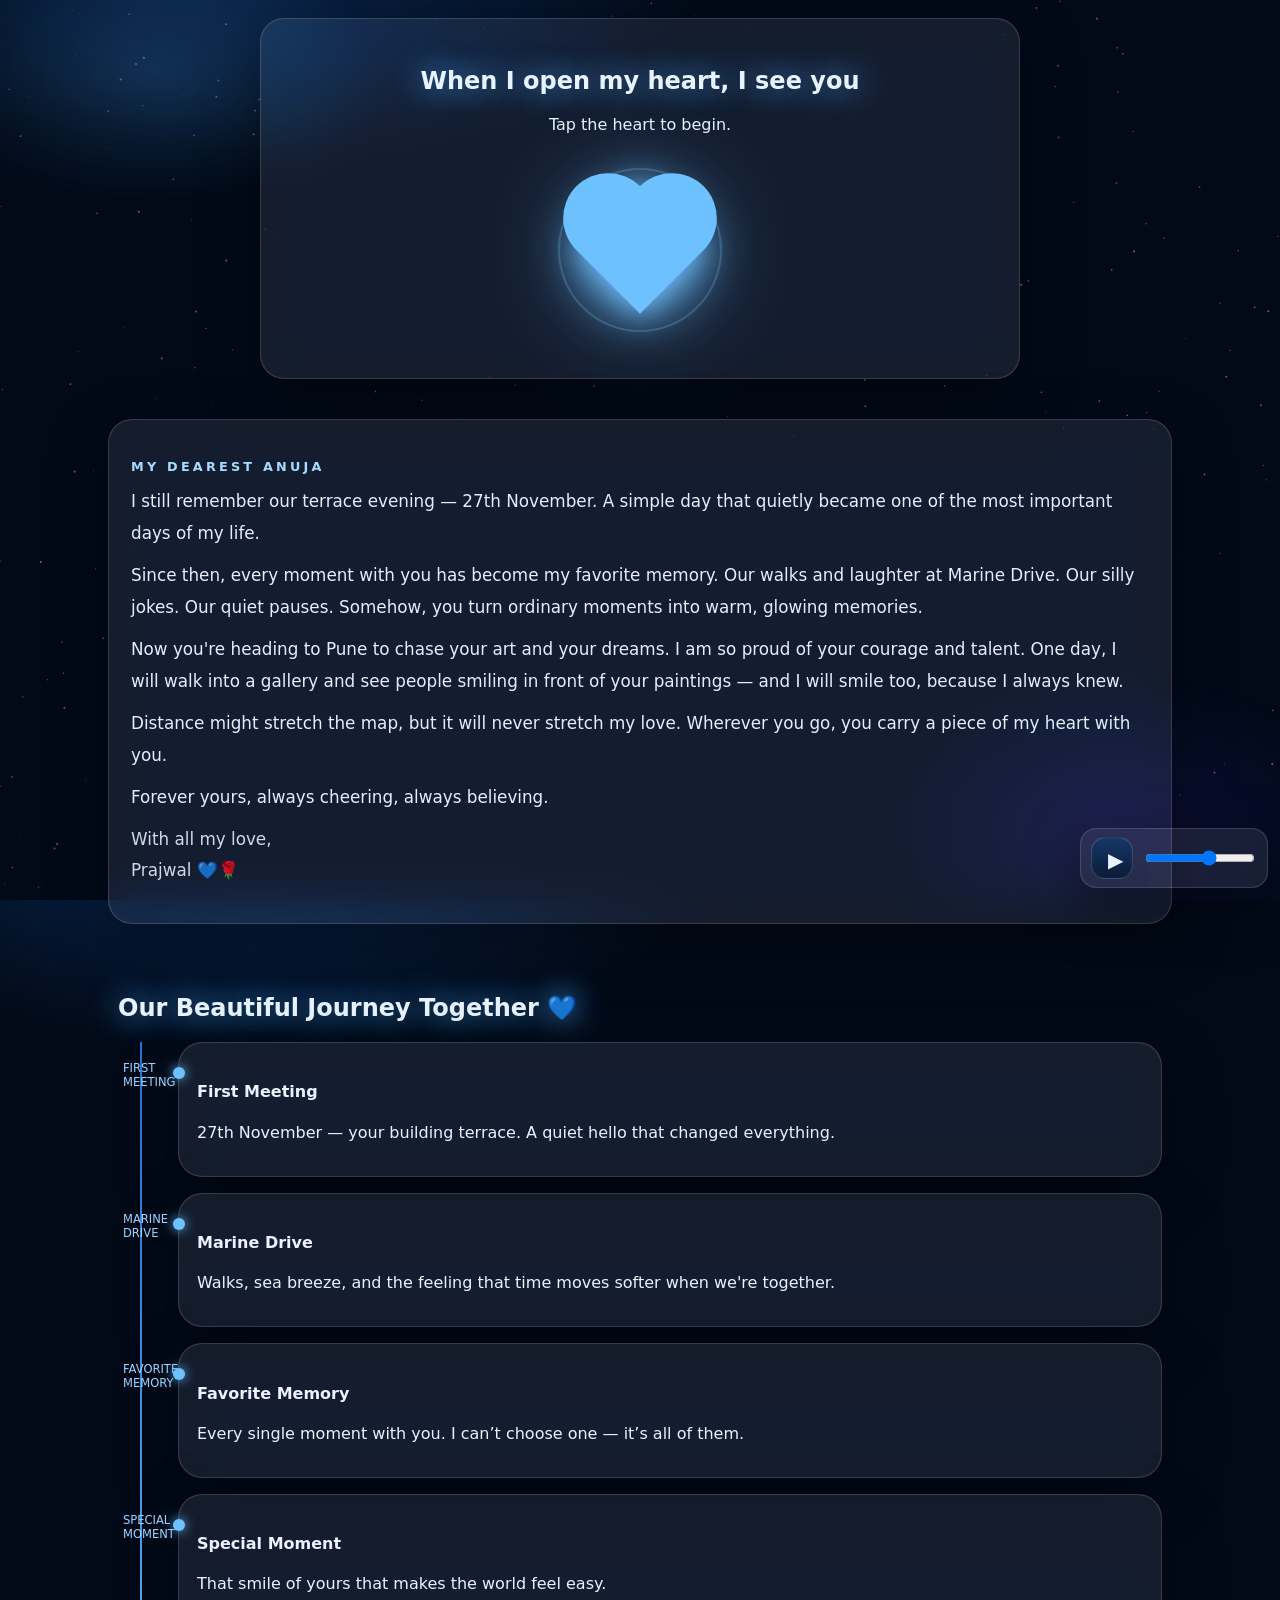
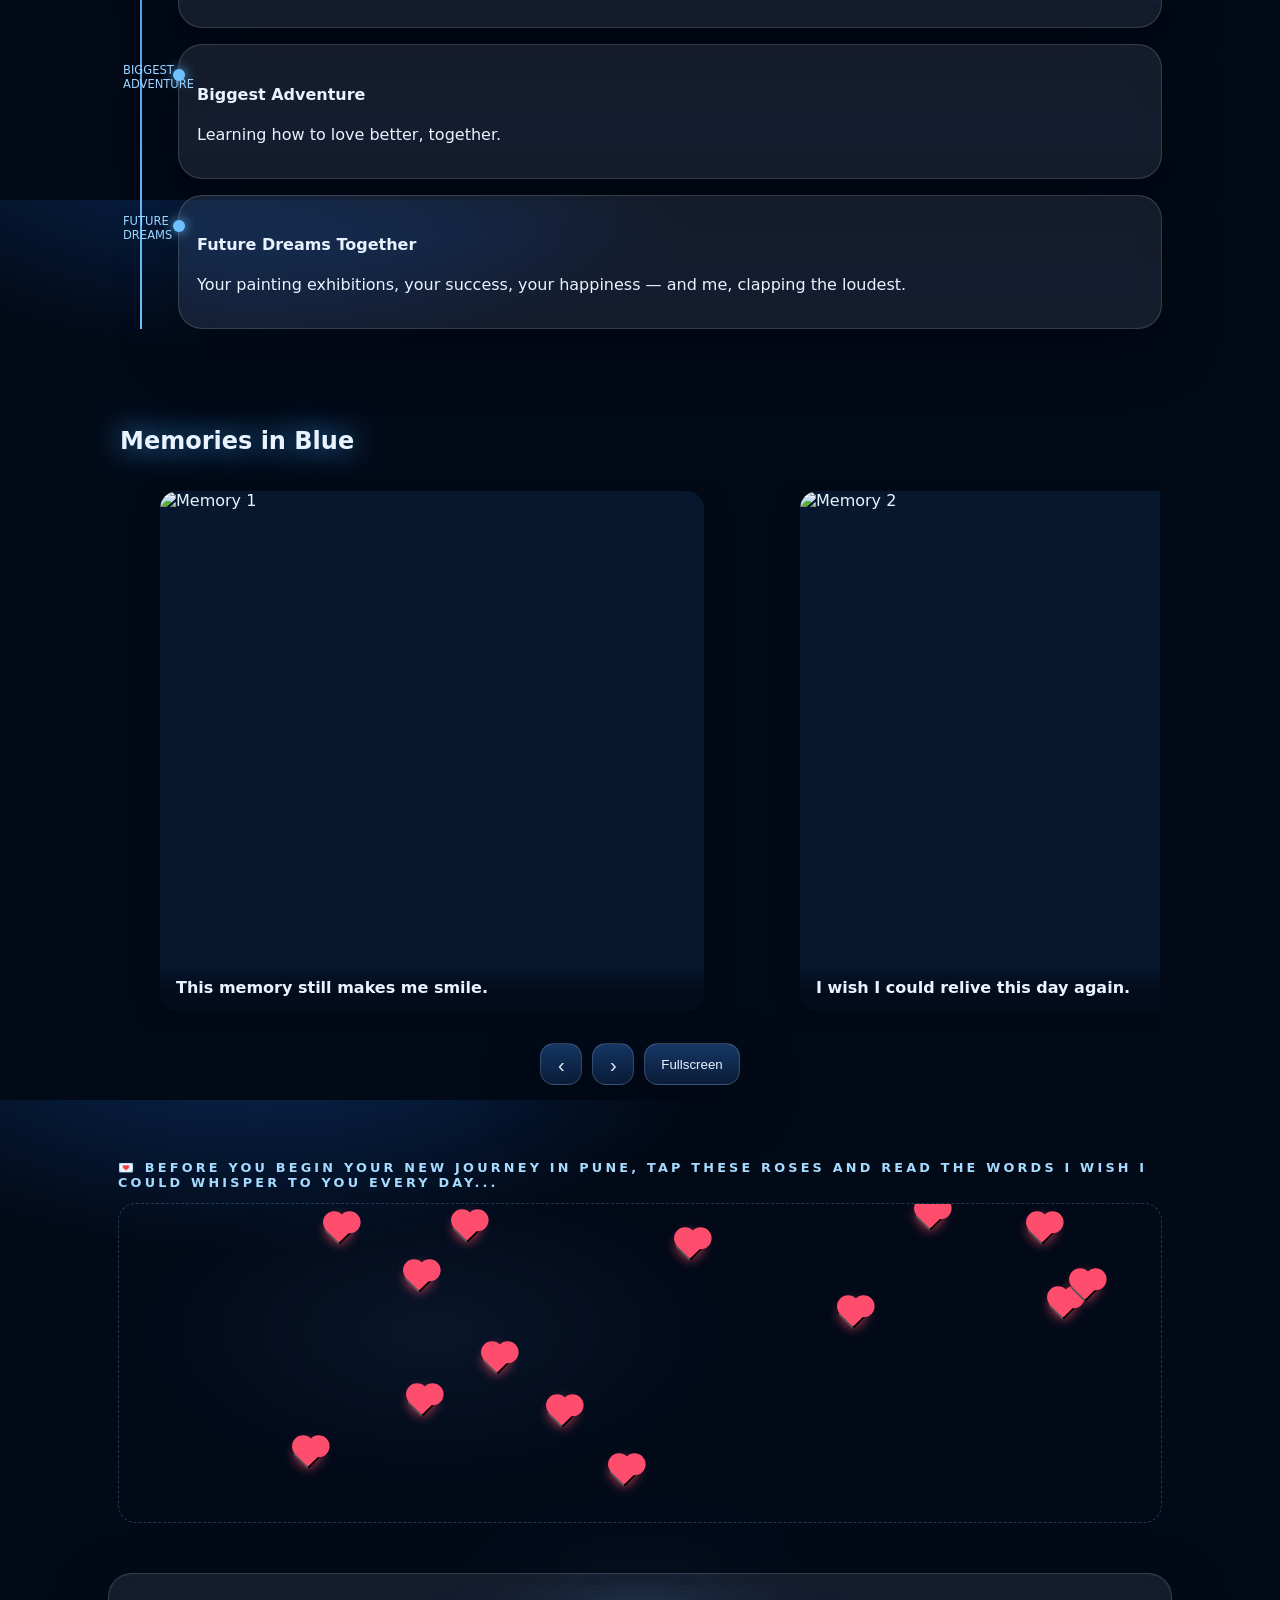
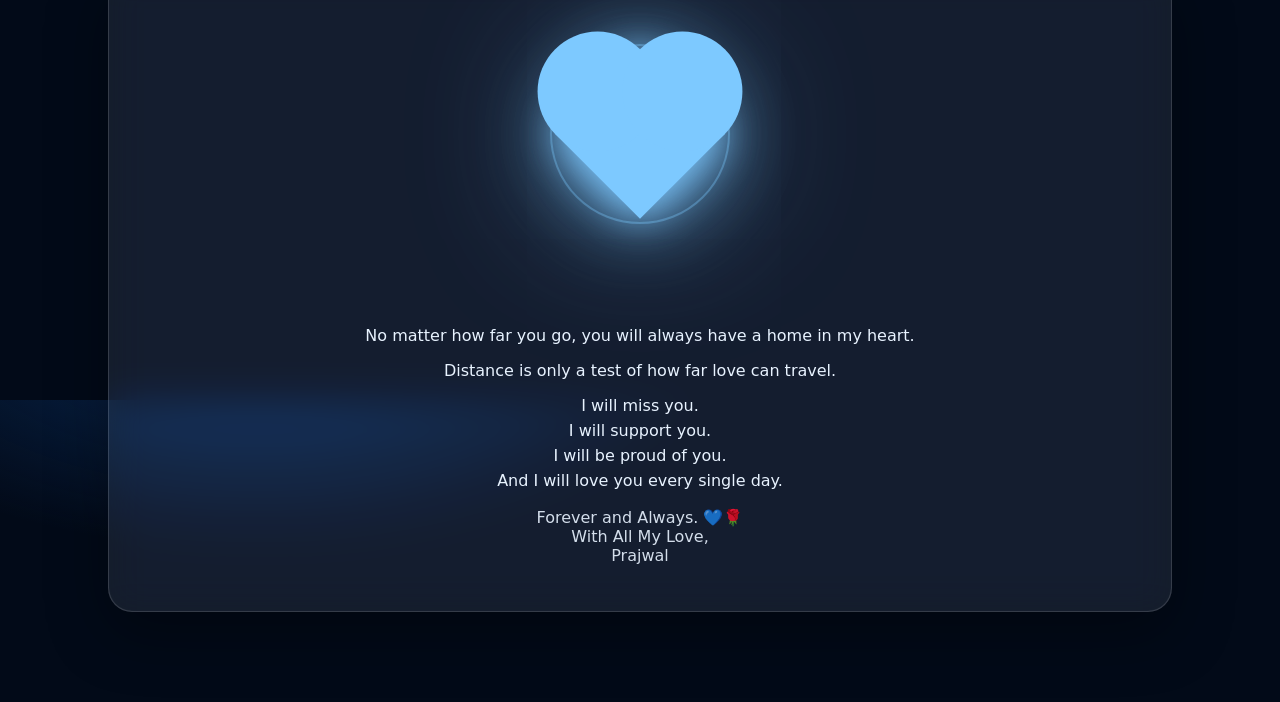
==== heart.html @ b2893e1e "Add files via upload" ====
<!DOCTYPE html>
<html lang="en">
<head>
  <meta charset="utf-8" />
  <meta name="viewport" content="width=device-width,initial-scale=1,viewport-fit=cover" />
  <title>My Heart for You, Anuja 💙</title>
  <link rel="stylesheet" href="style.css" />
</head>
<body class="theme-blue">
  <canvas id="stars" aria-hidden="true"></canvas>
  <div class="aurora aurora-soft"></div>
  <div class="petal-field dense"></div>

  <!-- Floating music control -->
  <div class="music-widget" role="region" aria-label="Music controls">
    <button id="music-toggle" class="btn-icon" aria-label="Play or pause music">▶</button>
    <input id="music-volume" type="range" min="0" max="1" step="0.01" value="0.6" aria-label="Volume" />
  </div>
  <audio id="bgm" preload="auto">
    <!-- Replace with your file: assets/music/romantic-song.mp3 -->
    <source src="assets/music/romantic-song.mp3" type="audio/mpeg">
  </audio>

  <main class="page">
    <!-- 1) Heart-opening scene -->
    <section class="scene" id="open-heart" data-reveal>
      <div class="glass card center">
        <h2 class="glow">When I open my heart, I see you</h2>
        <p>Tap the heart to begin.</p>
        <button id="heart-open" class="heart-portal">
         <div class="real-heart"></div>
        </button>
      </div>
    </section>

    <!-- 2) Love letter (glassmorphism) -->
    <section class="letter glass" data-reveal>
      <h3 class="eyebrow">My Dearest Anuja</h3>
      <article class="letter-body">
        <p>I still remember our terrace evening — 27th November. A simple day that quietly became one of the most important days of my life.</p>
        <p>Since then, every moment with you has become my favorite memory. Our walks and laughter at Marine Drive. Our silly jokes. Our quiet pauses. Somehow, you turn ordinary moments into warm, glowing memories.</p>
        <p>Now you're heading to Pune to chase your art and your dreams. I am so proud of your courage and talent. One day, I will walk into a gallery and see people smiling in front of your paintings — and I will smile too, because I always knew.</p>
        <p>Distance might stretch the map, but it will never stretch my love. Wherever you go, you carry a piece of my heart with you.</p>
        <p>Forever yours, always cheering, always believing.</p>
        <p class="signature">With all my love,<br>Prajwal 💙🌹</p>
      </article>
    </section>

    <!-- 3) Memory timeline -->
    <section class="timeline" data-reveal>
      <h2 class="glow">Our Beautiful Journey Together 💙</h2>
      <div class="tl">
        <div class="tl-item glass" data-step="First Meeting">
          <h4>First Meeting</h4>
          <p>27th November — your building terrace. A quiet hello that changed everything.</p>
        </div>
        <div class="tl-item glass" data-step="Marine Drive">
          <h4>Marine Drive</h4>
          <p>Walks, sea breeze, and the feeling that time moves softer when we're together.</p>
        </div>
        <div class="tl-item glass" data-step="Favorite Memory">
          <h4>Favorite Memory</h4>
          <p>Every single moment with you. I can’t choose one — it’s all of them.</p>
        </div>
        <div class="tl-item glass" data-step="Special Moment">
          <h4>Special Moment</h4>
          <p>That smile of yours that makes the world feel easy.</p>
        </div>
        <div class="tl-item glass" data-step="Biggest Adventure">
          <h4>Biggest Adventure</h4>
          <p>Learning how to love better, together.</p>
        </div>
        <div class="tl-item glass" data-step="Future Dreams">
          <h4>Future Dreams Together</h4>
          <p>Your painting exhibitions, your success, your happiness — and me, clapping the loudest.</p>
        </div>
      </div>
    </section>

    <!-- 4) Romantic photo gallery -->
    <section class="gallery-wrap" data-reveal>
      <h2 class="glow">Memories in Blue</h2>
      <div class="carousel" id="carousel">
        <!-- Replace image files in assets/images/; keep data-caption texts or edit -->
        <figure class="slide">
          <img loading="lazy" src="assets/images/photo1.jpg" alt="Memory 1" />
          <figcaption>This memory still makes me smile.</figcaption>
        </figure>
        <figure class="slide">
          <img loading="lazy" src="assets/images/photo2.jpg" alt="Memory 2" />
          <figcaption>I wish I could relive this day again.</figcaption>
        </figure>
        <figure class="slide">
          <img loading="lazy" src="assets/images/photo3.jpg" alt="Memory 3" />
          <figcaption>Thank you for filling my life with moments like this.</figcaption>
        </figure>
        <figure class="slide">
          <img loading="lazy" src="assets/images/photo4.jpg" alt="Memory 4" />
          <figcaption>Your laughter is my favorite sound.</figcaption>
        </figure>
        <figure class="slide">
          <img loading="lazy" src="assets/images/photo5.jpg" alt="Memory 5" />
          <figcaption>With you, the world turns gentle.</figcaption>
        </figure>
      </div>

      <div class="carousel-controls">
        <button class="btn-icon" id="prev" aria-label="Previous">‹</button>
        <button class="btn-icon" id="next" aria-label="Next">›</button>
        <button class="btn" id="fs" aria-label="Open fullscreen">Fullscreen</button>
      </div>
    </section>

    <!-- 5) Hidden love notes (tap glowing roses) -->
    <section class="secrets" data-reveal>
      <h3 class="eyebrow">💌 Before you begin your new journey in Pune, tap these roses and read the words I wish I could whisper to you every day...</h3>
      <div class="notes-field" id="notesField" aria-label="Hidden love notes">
        <!-- Roses generated by JS -->
      </div>
    </section>

    <!-- 6) Final surprise -->
    <section class="final glass center" data-reveal>
      <div class="final-heart">
        <div class="pulse"></div>
        <div class="heart-big"></div>
      </div>
      <div class="final-text">
        <p>No matter how far you go, you will always have a home in my heart.</p>
        <p>Distance is only a test of how far love can travel.</p>
        <ul class="pledge">
          <li>I will miss you.</li>
          <li>I will support you.</li>
          <li>I will be proud of you.</li>
          <li>And I will love you every single day.</li>
        </ul>
        <p class="signature">Forever and Always. 💙🌹<br>With All My Love,<br>Prajwal</p>
      </div>
    </section>
  </main>

  <!-- Lightbox -->
  <div id="lightbox" class="lightbox" aria-hidden="true">
    <button class="btn-icon close" id="lbClose" aria-label="Close">✕</button>
    <img id="lbImg" alt="Expanded memory" />
    <p id="lbCap" class="lb-cap"></p>
  </div>

  <script src="script.js" defer></script>
</body>
</html>
---- style.css ----
:root{
  --bg:#020a18;
  --bg-2:#03122b;
  --blue:#6ec1ff;
  --mid:#1b3a6b;
  --white:#e8f3ff;
  --glass:rgba(255,255,255,.08);
  --border:rgba(255,255,255,.14);
  --shadow:0 20px 60px rgba(0,0,0,.35), inset 0 0 1px rgba(255,255,255,.15);
}

*{box-sizing:border-box}
html,body{height:100%}
body{
  margin:0; font-family:system-ui,-apple-system,Segoe UI,Roboto,Arial;
  background: radial-gradient(1200px 600px at 20% -10%,#0a2a57 0%,transparent 40%),
              radial-gradient(900px 500px at 120% 120%,#082047 0%,transparent 45%),
              var(--bg);
  color:var(--white); overflow-x:hidden;
}

/* Accessibility helpers */
.sr-only{position:absolute!important;left:-9999px!important}

/* Reusable */
.glass{backdrop-filter:saturate(140%) blur(18px); background:var(--glass); border:1px solid var(--border); box-shadow:var(--shadow); border-radius:24px}
.card{padding:28px}
.center{text-align:center}
.eyebrow{letter-spacing:.25em; text-transform:uppercase; color:#a6dbff; font-size:.8rem}
.glow{text-shadow:0 0 30px #4aa8ff}
.signature{margin-top:18px; opacity:.9}

/* Hero (index) */
.hero{min-height:100svh; display:grid; place-items:center; padding:18px}
.hero-card{max-width:min(920px,95vw)}
.hero-title{font-size:clamp(2rem,5.5vw,3.6rem); line-height:1.05; margin:10px 0 16px}
.tp{white-space:pre-line; line-height:1.85; color:#d7ecff; font-size:clamp(1rem,2.8vw,1.2rem)}

/* CTA */
.cta-heart{
  position:relative; display:inline-flex; align-items:center; justify-content:center;
  gap:10px; padding:16px 34px; border-radius:999px; text-decoration:none; color:white;
  font-weight:700; background:linear-gradient(45deg,#2b83ff,#7cc8ff);
  box-shadow:0 10px 40px rgba(76,168,255,.45), inset 0 0 20px rgba(255,255,255,.15);
  margin-top:20px; transition:transform .2s ease, box-shadow .2s ease;
  animation:heartbeat 2.4s ease-in-out infinite;
}
.cta-heart:hover{transform:translateY(-2px); box-shadow:0 14px 60px rgba(76,168,255,.6)}
.cta-heart .ring{position:absolute; inset:-6px; border-radius:inherit; border:2px solid rgba(124,200,255,.35); filter:blur(1px)}
.hint{opacity:.7; font-size:.9rem; margin-top:10px}

/* Backgrounds */
#stars{position:fixed; inset:0; z-index:-3}
.aurora{position:fixed; inset:0; background:
 radial-gradient(400px 220px at 12% 8%, rgba(76,168,255,.28), transparent 60%),
 radial-gradient(420px 260px at 88% 92%, rgba(90,50,255,.18), transparent 60%);
 animation:floatY 14s ease-in-out infinite; z-index:-2}
.aurora-soft{opacity:.7}
@keyframes floatY{50%{transform:translateY(-26px)}}
.petal-field,.petal-field.dense{position:fixed; inset:0; pointer-events:none; z-index:-1}

/* Floating roses */
.rose{position:fixed; width:120px; height:120px; border-radius:50%;
 background:radial-gradient(circle at 30% 30%, rgba(130,190,255,.9), rgba(30,70,140,.7) 60%, rgba(20,40,90,.0) 65%);
 filter:blur(1px); mix-blend-mode:screen; opacity:.35; animation:drift 22s linear infinite}
.r1{top:12%; left:6%}
.r2{bottom:10%; right:8%; animation-duration:26s}
.r3{top:45%; right:18%; animation-duration:24s}
@keyframes drift{0%{transform:translateY(0) translateX(0)}50%{transform:translateY(-16px) translateX(8px)}100%{transform:translateY(0) translateX(0)}}

/* Page (heart.html) layout */
.page{display:grid; gap:40px; padding:18px 18px 90px; max-width:1100px; margin:0 auto}
/* Page (heart.html) layout */

.page{
    display:grid;
    gap:40px;
    padding:18px 18px 90px;
    max-width:1100px;
    margin:0 auto;
}

/* Heart Section */

.scene .heart-portal{

    position:relative;

    width:200px;
    height:200px;

    margin:auto;

    border:none;

    cursor:pointer;

    background:radial-gradient(
        circle,
        rgba(110,193,255,.15),
        transparent 70%
    );

    display:flex;
    justify-content:center;
    align-items:center;

    overflow:visible;
}

/* Real Heart */

.real-heart{

    position:absolute;

    width:90px;
    height:90px;

    background:#6ec1ff;

    transform:rotate(-45deg);

    box-shadow:
    0 0 30px #6ec1ff,
    0 0 60px #6ec1ff,
    0 0 100px rgba(110,193,255,.7);

    animation:heartBeat 2s infinite;
}

.real-heart::before,
.real-heart::after{

    content:"";

    position:absolute;

    width:90px;
    height:90px;

    background:#6ec1ff;

    border-radius:50%;
}

.real-heart::before{

    top:-45px;
    left:0;
}

.real-heart::after{

    left:45px;
    top:0;
}

/* Heart Glow Ring */

.real-heart::selection{
    background:none;
}

.scene .heart-portal::before{

    content:"";

    position:absolute;

    width:160px;
    height:160px;

    border-radius:50%;

    border:2px solid rgba(110,193,255,.25);

    animation:ringPulse 3s infinite;
}

/* Heart Animation */

@keyframes heartBeat{

    0%{
        transform:rotate(-45deg) scale(1);
    }

    25%{
        transform:rotate(-45deg) scale(1.08);
    }

    50%{
        transform:rotate(-45deg) scale(1.18);
    }

    75%{
        transform:rotate(-45deg) scale(1.08);
    }

    100%{
        transform:rotate(-45deg) scale(1);
    }
}

@keyframes ringPulse{

    0%{
        transform:scale(1);
        opacity:1;
    }

    100%{
        transform:scale(1.5);
        opacity:0;
    }
}

.scene .card.center{
    max-width:760px;
    margin:0 auto;
}

.letter{
    padding:26px 22px;
}

.letter-body{
    font-size:1.05rem;
    line-height:1.9;
    color:#dff0ff;
}

.letter-body p{
    margin:10px 0;
}
@keyframes pulse{50%{transform:scale(1.07)}}
.scene .card.center{max-width:760px; margin:0 auto}
.letter{padding:26px 22px}
.letter-body{font-size:1.05rem; line-height:1.9; color:#dff0ff}
.letter-body p{margin:10px 0}

/* Timeline */
.timeline{padding:10px}
.timeline .tl{position:relative; margin-top:18px}
.timeline .tl:before{content:""; position:absolute; left:22px; top:0; bottom:0; width:2px; background:linear-gradient(#2a6fd4,#70c4ff)}
.tl-item{position:relative; margin:16px 0 16px 60px; padding:18px}
.tl-item:before{content:attr(data-step); position:absolute; left:-56px; top:18px; font-size:.72rem; color:#9dd3ff; text-transform:uppercase; width:48px}
.tl-item:after{content:""; position:absolute; left:-6px; top:24px; width:12px; height:12px; border-radius:50%; background:#6ec1ff; box-shadow:0 0 12px #6ec1ff}

/* Gallery carousel */
.gallery-wrap{padding:12px}
.carousel{display:grid; grid-auto-flow:column; grid-auto-columns:90%; gap:16px; overflow-x:auto; scroll-snap-type:x mandatory; -webkit-overflow-scrolling:touch; padding-bottom:8px}
.slide{scroll-snap-align:center; position:relative; border-radius:18px; overflow:hidden; background:#07172e; box-shadow:0 6px 30px rgba(0,0,0,.25)}
.slide img{display:block; width:100%; height:min(65vh,520px); object-fit:cover}
.slide figcaption{position:absolute; left:0; right:0; bottom:0; padding:14px 16px; background:linear-gradient(transparent, rgba(2,10,24,.85) 60%); font-weight:600}
.carousel::-webkit-scrollbar{height:8px}
.carousel::-webkit-scrollbar-thumb{background:rgba(110,193,255,.35); border-radius:8px}
.carousel-controls{display:flex; gap:10px; justify-content:center; margin-top:8px}
.btn,.btn-icon{background:linear-gradient(180deg,#163766,#0a1c38); color:#e8f3ff; border:1px solid rgba(255,255,255,.15); border-radius:14px; padding:10px 16px; cursor:pointer; box-shadow:var(--shadow)}
.btn-icon{width:42px; height:42px; display:grid; place-items:center; font-size:20px}

/* Lightbox */
.lightbox{position:fixed; inset:0; background:rgba(3,12,28,.9); display:none; align-items:center; justify-content:center; flex-direction:column; z-index:50}
.lightbox.open{display:flex}
.lightbox img{max-width:94vw; max-height:78vh; border-radius:14px; box-shadow:0 20px 70px rgba(0,0,0,.6)}
.lightbox .lb-cap{margin-top:10px; opacity:.9}
.lightbox .close{position:absolute; top:12px; right:12px}

/* Hidden notes */
.secrets{
  padding:10px;
}

/* FIXED: prevent overflow + better wrapping */
.notes-field{
  position:relative;
  height:260px;
  border-radius:18px;
  overflow:hidden;
  background:radial-gradient(500px 260px at 30% 40%, rgba(100,160,255,.08), transparent 60%);
  border:1px dashed rgba(124,200,255,.25);
}

/* Tiny heart note */
.note-rose{
  position:absolute;
  width:22px;
  height:22px;
  background:#ff4d6d;
  cursor:pointer;
  animation:floatY 6s ease-in-out infinite;
  
  /* HEART SHAPE */
  transform: rotate(-45deg);
  border-radius:4px;
  box-shadow:0 0 12px rgba(255, 77, 109, 0.8);
}

/* heart top curves */
.note-rose::before,
.note-rose::after{
  content:"";
  position:absolute;
  width:22px;
  height:22px;
  background:#ff4d6d;
  border-radius:50%;
}

.note-rose::before{
  top:-11px;
  left:0;
}

.note-rose::after{
  left:11px;
  top:0;
}

/* FIXED: message box wrapping */
.note-pop{
  position:absolute;
  transform:translate(-50%,-120%);
  background:var(--glass);
  border:1px solid var(--border);
  border-radius:12px;
  padding:10px 12px;
  font-size:.9rem;

  /* IMPORTANT FIX */
  max-width:160px;
  white-space:normal;
  word-wrap:break-word;
  overflow-wrap:break-word;

  box-shadow:var(--shadow);
  text-align:center;
}

/* Final section */
.final{padding:30px; display:grid; gap:16px; align-items:center; justify-items:center}
.final .final-heart{
    position:relative;
    width:260px;
    height:260px;
    margin-bottom:30px;
}
.final .heart-big{

    position:absolute;

    top:50%;
    left:50%;

    width:120px;
    height:120px;

    background:#7dc9ff;

    transform:
    translate(-50%,-50%)
    rotate(-45deg);

    box-shadow:
    0 0 40px #7dc9ff,
    0 0 80px #7dc9ff,
    0 0 150px rgba(125,201,255,.8);

    animation:finalHeartBeat 2s infinite;
}

.final .heart-big::before,
.final .heart-big::after{

    content:"";

    position:absolute;

    width:120px;
    height:120px;

    background:#7dc9ff;

    border-radius:50%;
}

.final .heart-big::before{

    top:-60px;
    left:0;
}

.final .heart-big::after{

    left:60px;
    top:0;
}

@keyframes finalHeartBeat{

    0%{
        transform:
        translate(-50%,-50%)
        rotate(-45deg)
        scale(1);
    }

    50%{
        transform:
        translate(-50%,-50%)
        rotate(-45deg)
        scale(1.15);
    }

    100%{
        transform:
        translate(-50%,-50%)
        rotate(-45deg)
        scale(1);
    }
}
.final .pulse{

    position:absolute;

    top:50%;
    left:50%;

    width:180px;
    height:180px;

    border-radius:50%;

    border:2px solid rgba(124,200,255,.35);

    transform:translate(-50%,-50%);

    animation:finalPulse 3s infinite;
}

@keyframes finalPulse{

    0%{
        transform:translate(-50%,-50%) scale(1);
        opacity:1;
    }

    100%{
        transform:translate(-50%,-50%) scale(1.8);
        opacity:0;
    }
}
.final .pledge{list-style:none; padding:0; margin:12px 0 0 0}
.final .pledge li{margin:6px 0}

/* Music widget */
.music-widget{position:fixed; right:12px; bottom:12px; display:flex; gap:10px; align-items:center; padding:8px 10px; background:var(--glass); border:1px solid var(--border); border-radius:16px; box-shadow:var(--shadow); z-index:20}
#music-volume{width:110px}

/* Reveal on scroll */
[data-reveal]{opacity:0; transform:translateY(24px); transition:opacity .7s ease, transform .7s ease}
[data-reveal].visible{opacity:1; transform:translateY(0)}

/* Heart opening overlay */
body.opening .aurora{animation:floatY 8s ease-in-out infinite}
body.opening .petal-field{filter:brightness(1.2)}
@keyframes heartbeat{10%,30%,50%,70%,90%{transform:scale(1.06)}}

/* Responsive tweaks */
@media (min-width:800px){
  .carousel{grid-auto-columns:60%}
  .notes-field{height:320px}
}
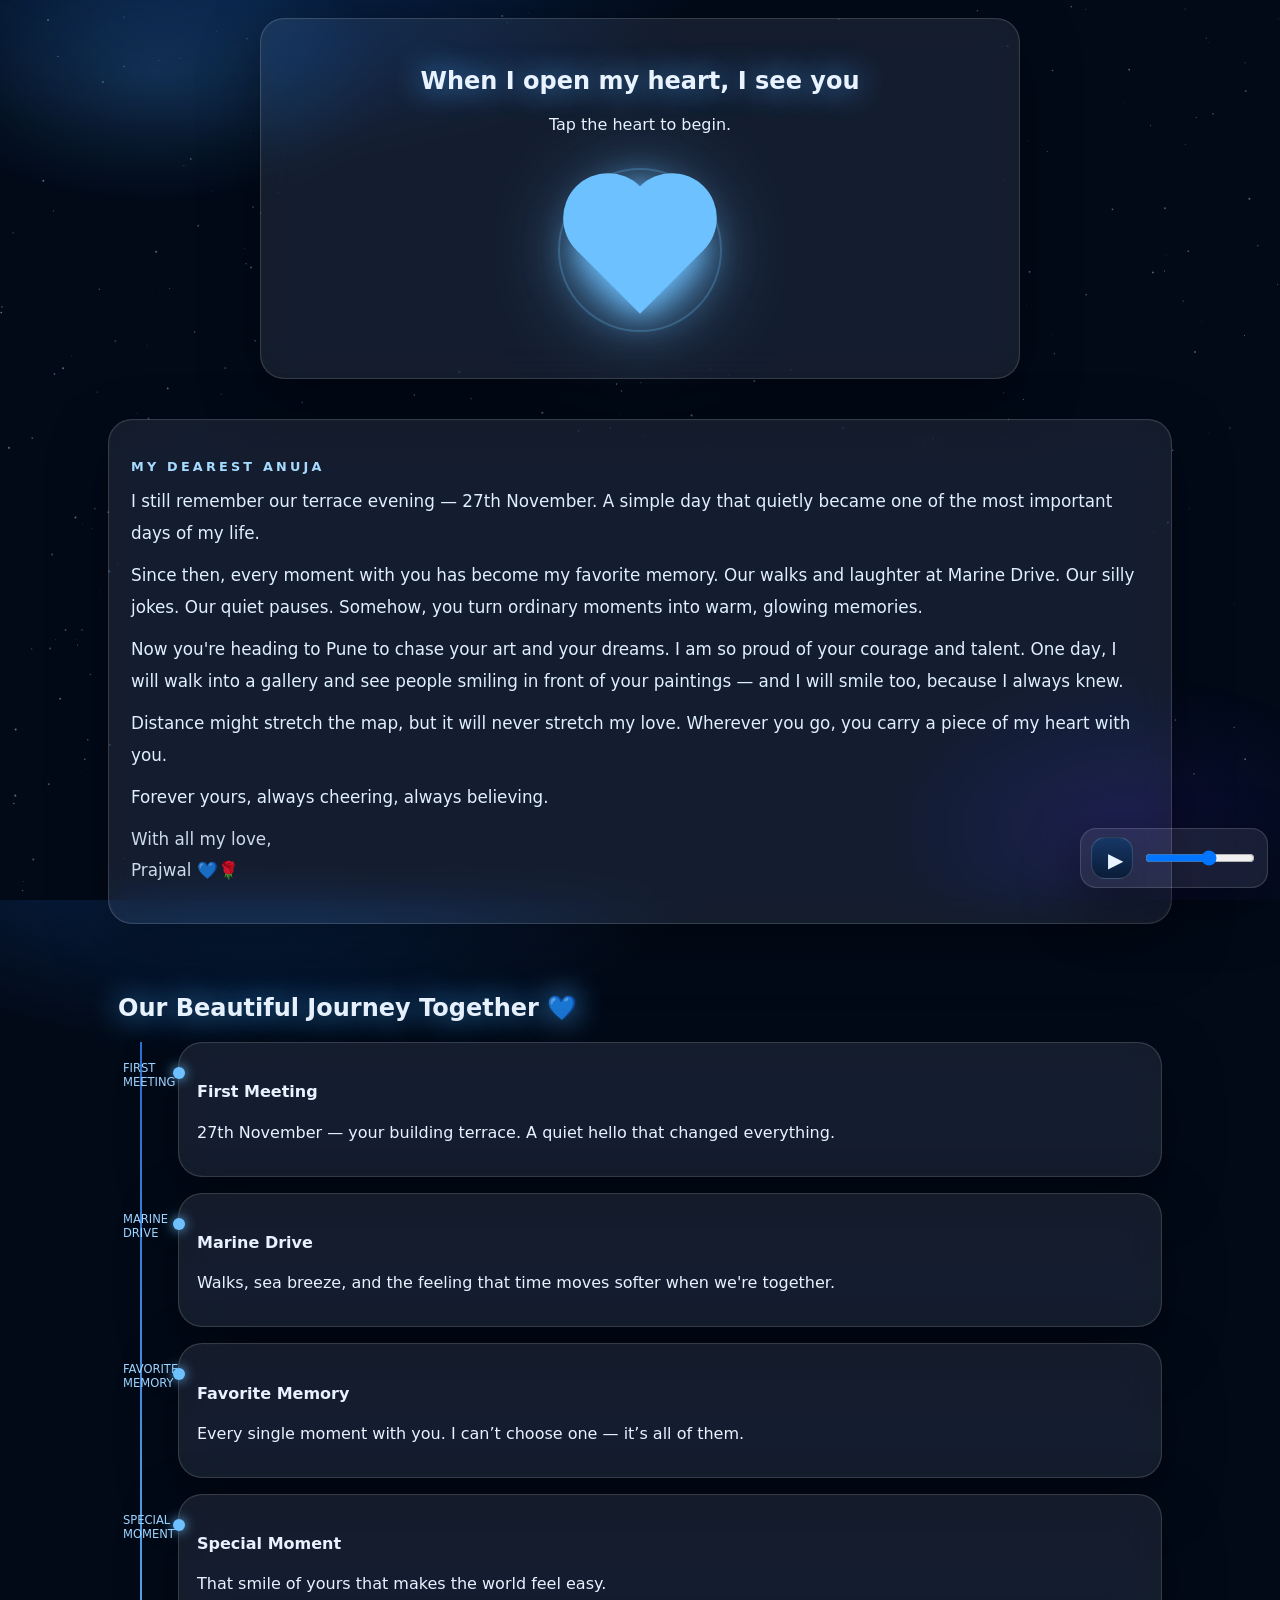
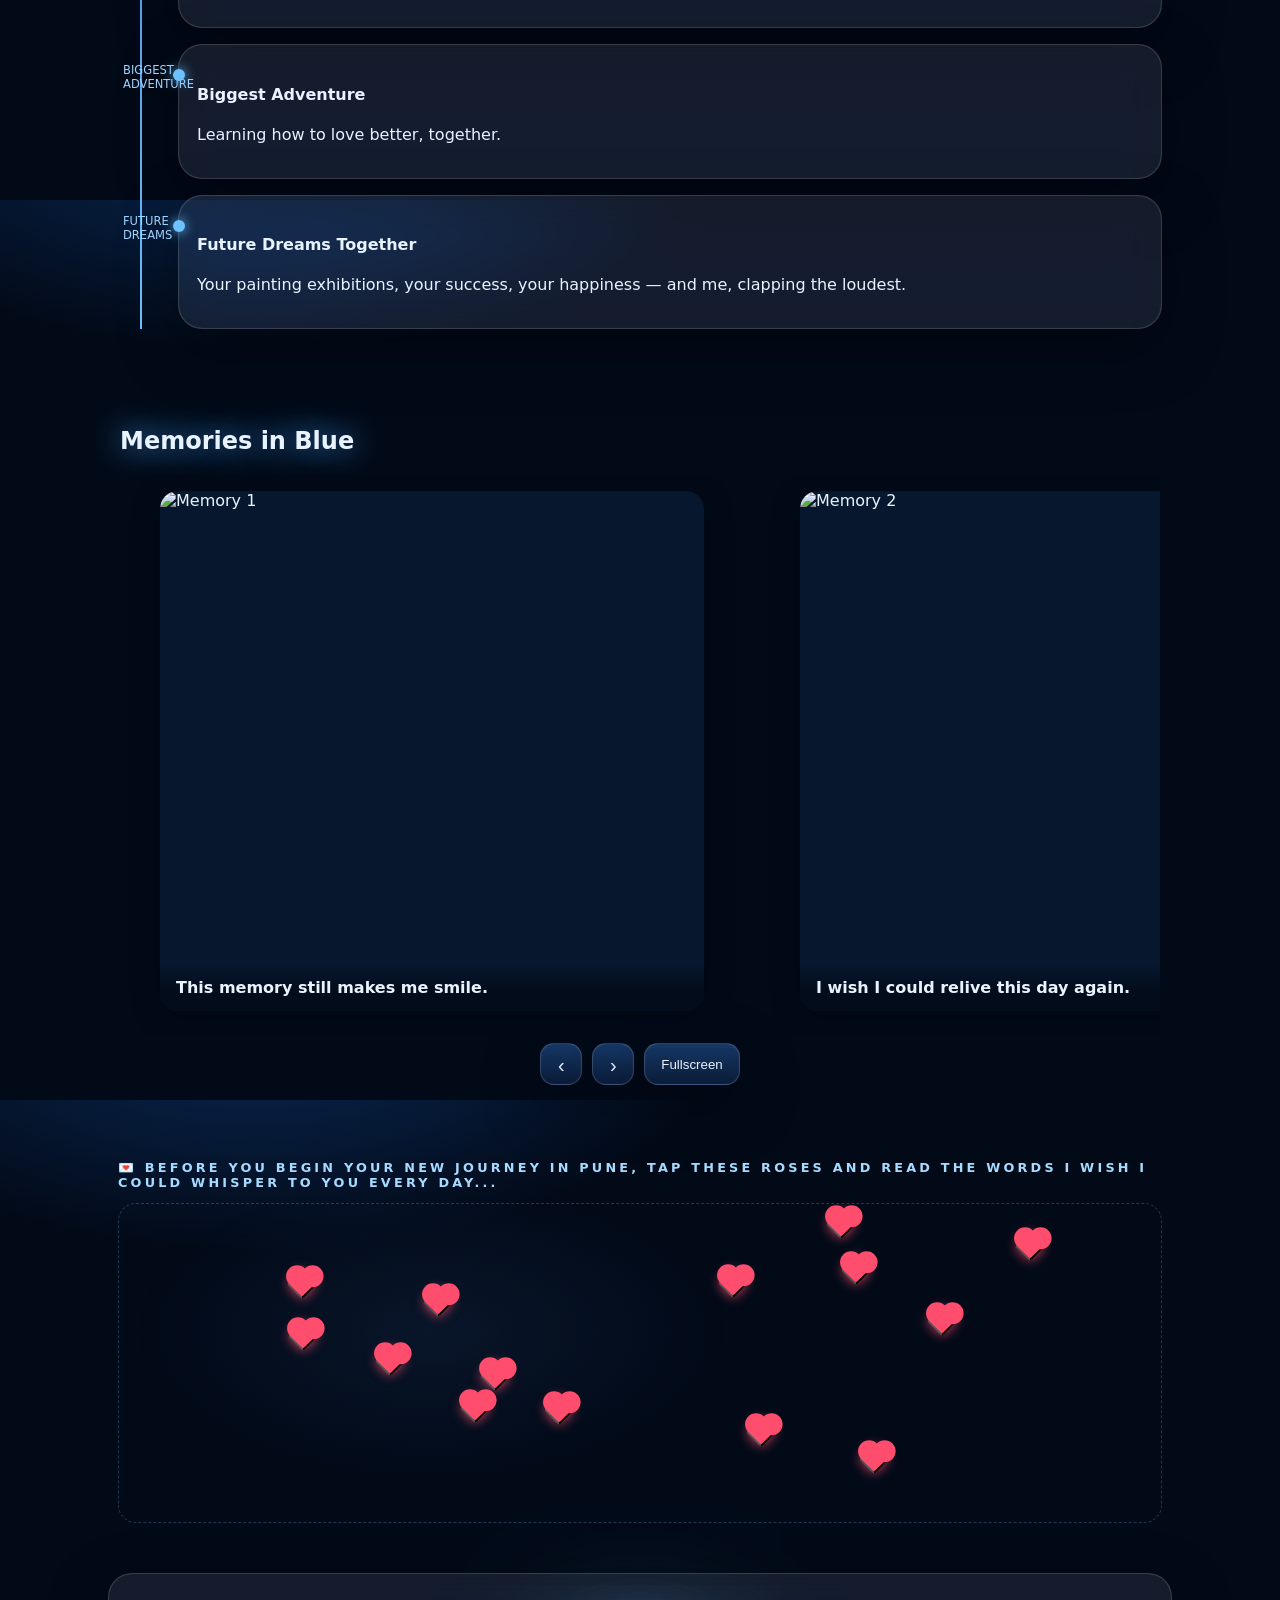
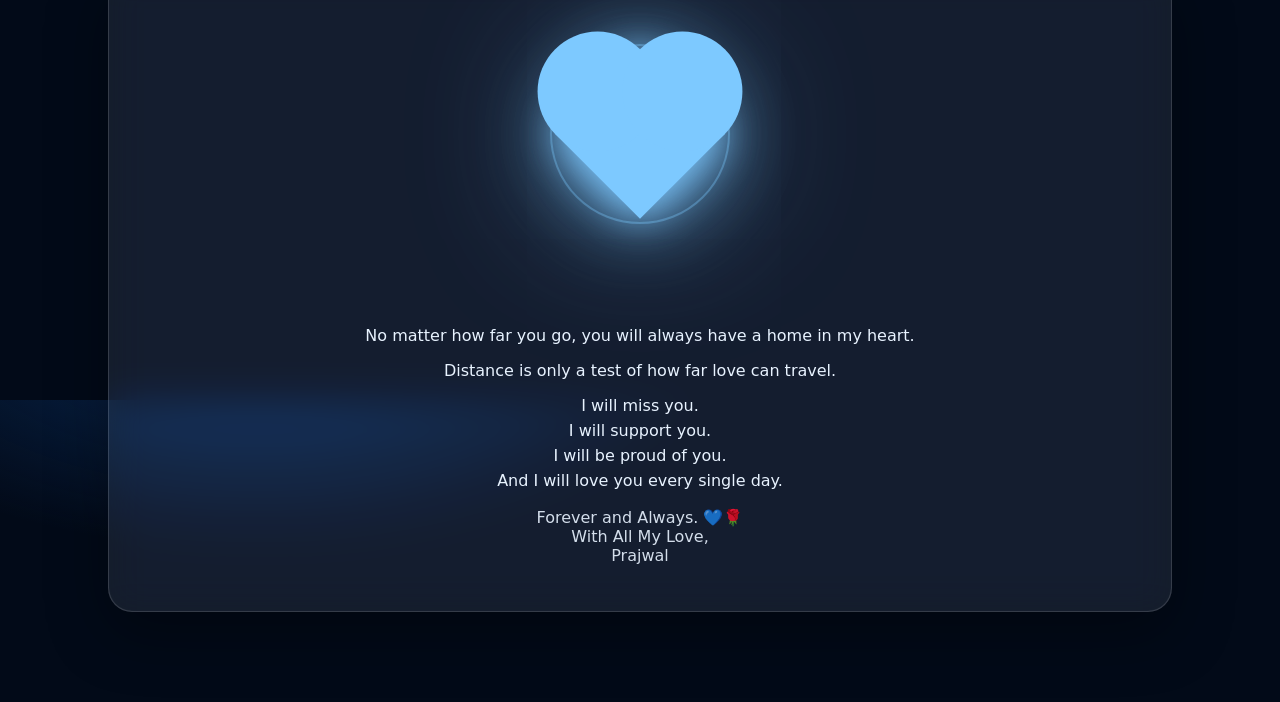
==== commit bead025a: "Update heart.html" ====
--- a/heart.html
+++ b/heart.html
@@ -83,7 +83,7 @@
       <div class="carousel" id="carousel">
         <!-- Replace image files in assets/images/; keep data-caption texts or edit -->
         <figure class="slide">
-          <img loading="lazy" src="assets/images/photo1.jpg" alt="Memory 1" />
+          <img loading="lazy" src="photo1.jpg" alt="Memory 1" />
           <figcaption>This memory still makes me smile.</figcaption>
         </figure>
         <figure class="slide">
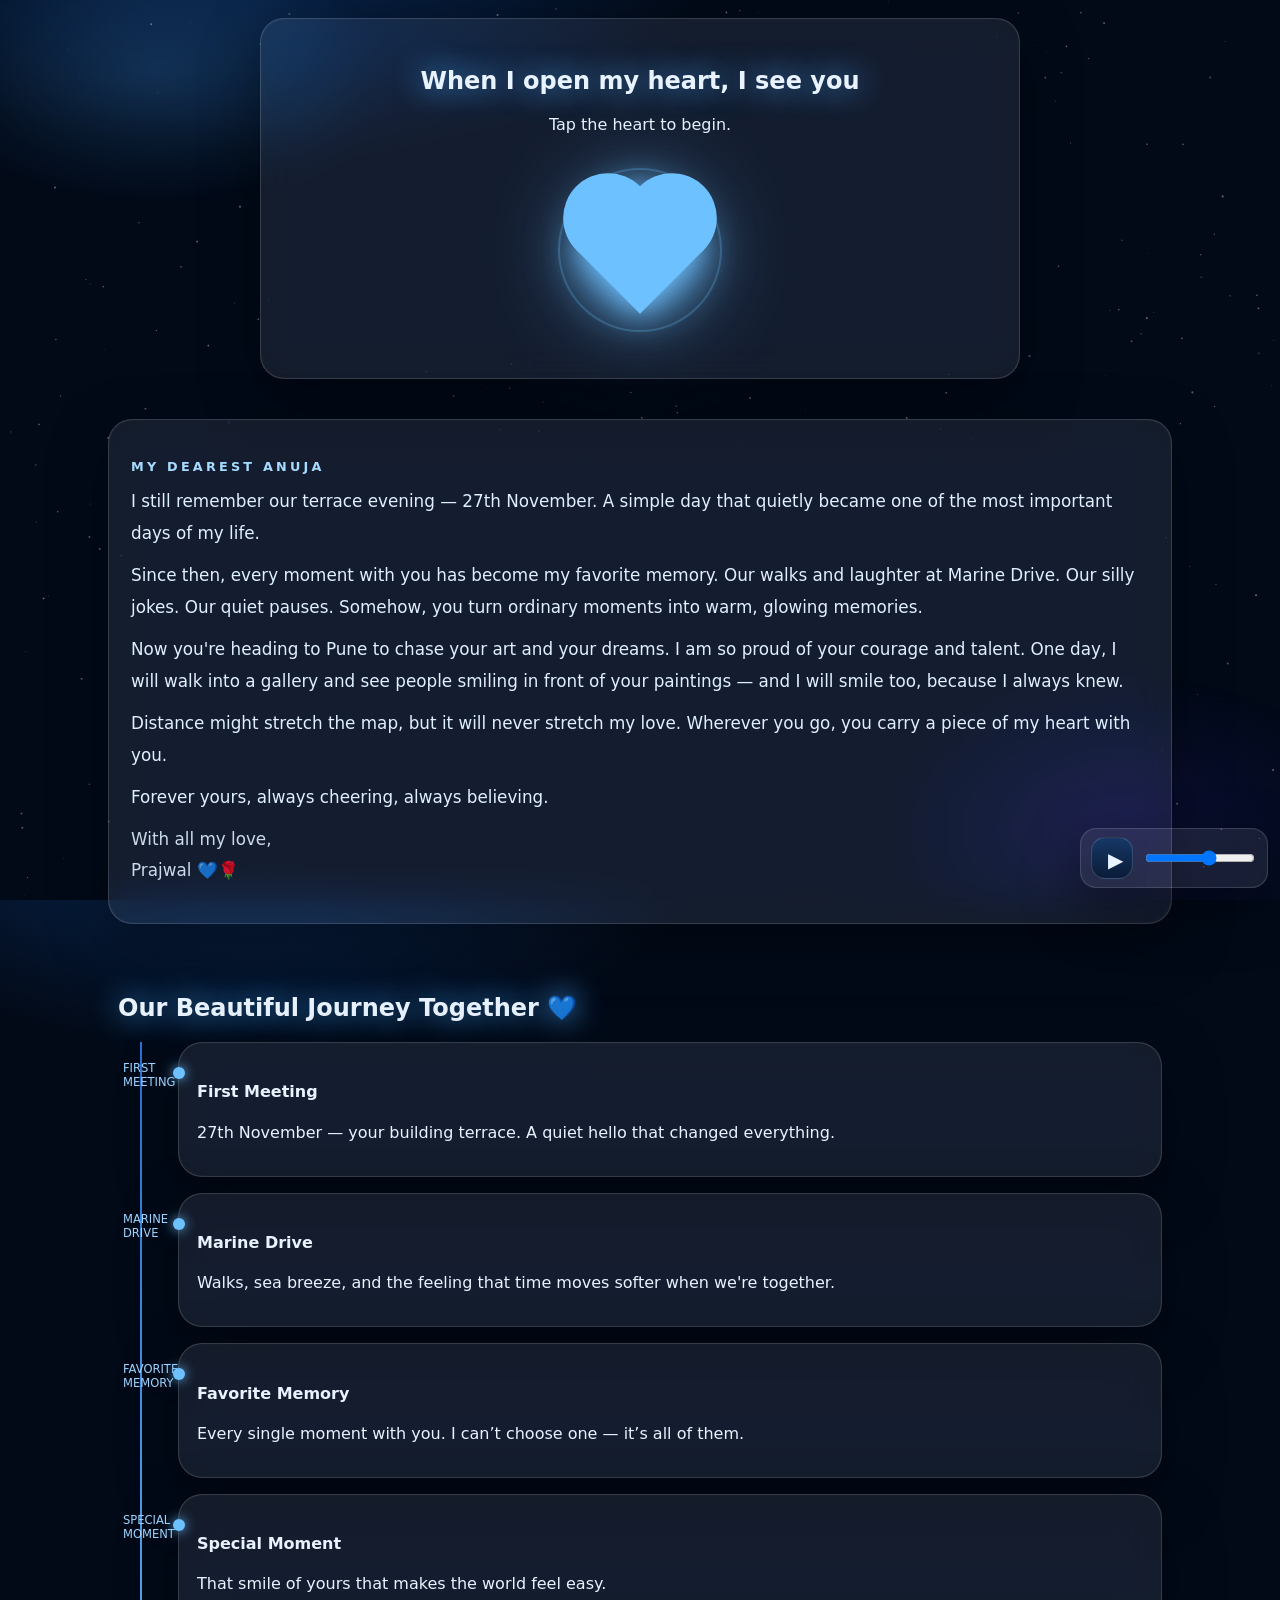
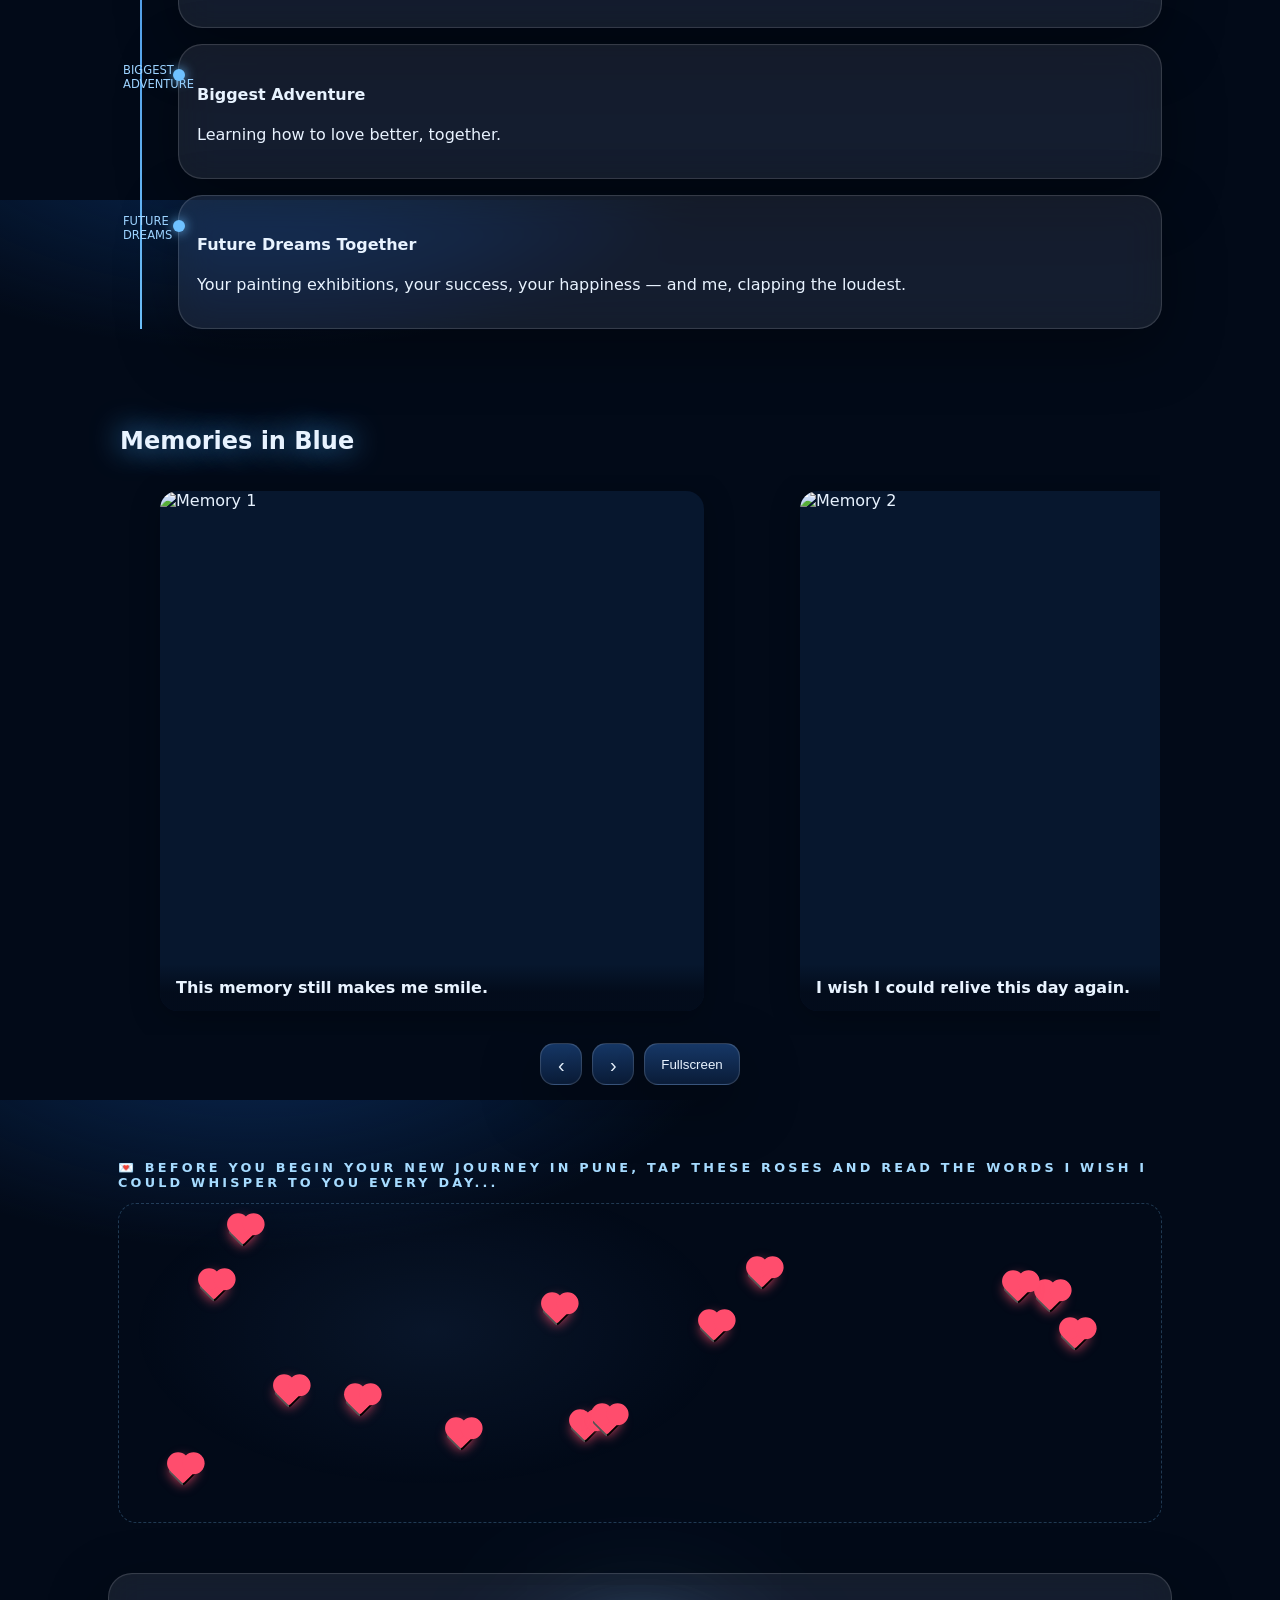
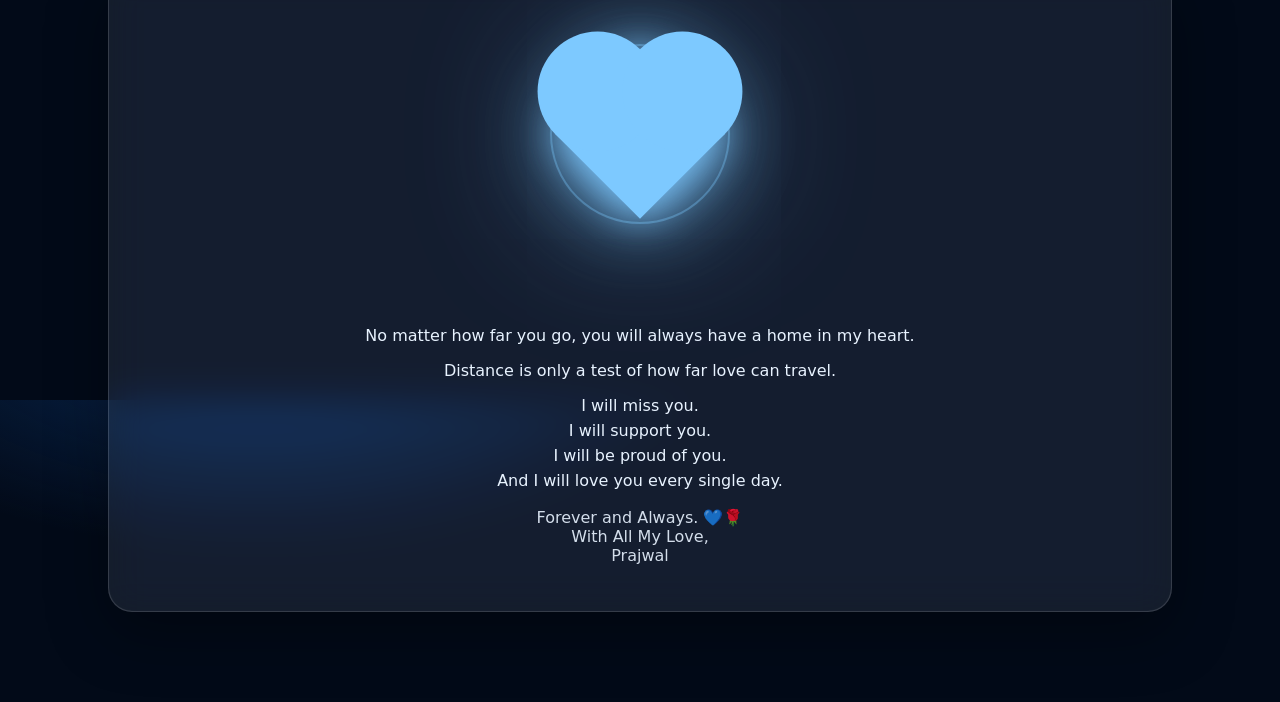
==== commit 08523eae: "Update heart.html" ====
--- a/heart.html
+++ b/heart.html
@@ -83,7 +83,7 @@
       <div class="carousel" id="carousel">
         <!-- Replace image files in assets/images/; keep data-caption texts or edit -->
         <figure class="slide">
-          <img loading="lazy" src="photo1.jpg" alt="Memory 1" />
+          <img loading="lazy" src="photo1" alt="Memory 1" />
           <figcaption>This memory still makes me smile.</figcaption>
         </figure>
         <figure class="slide">
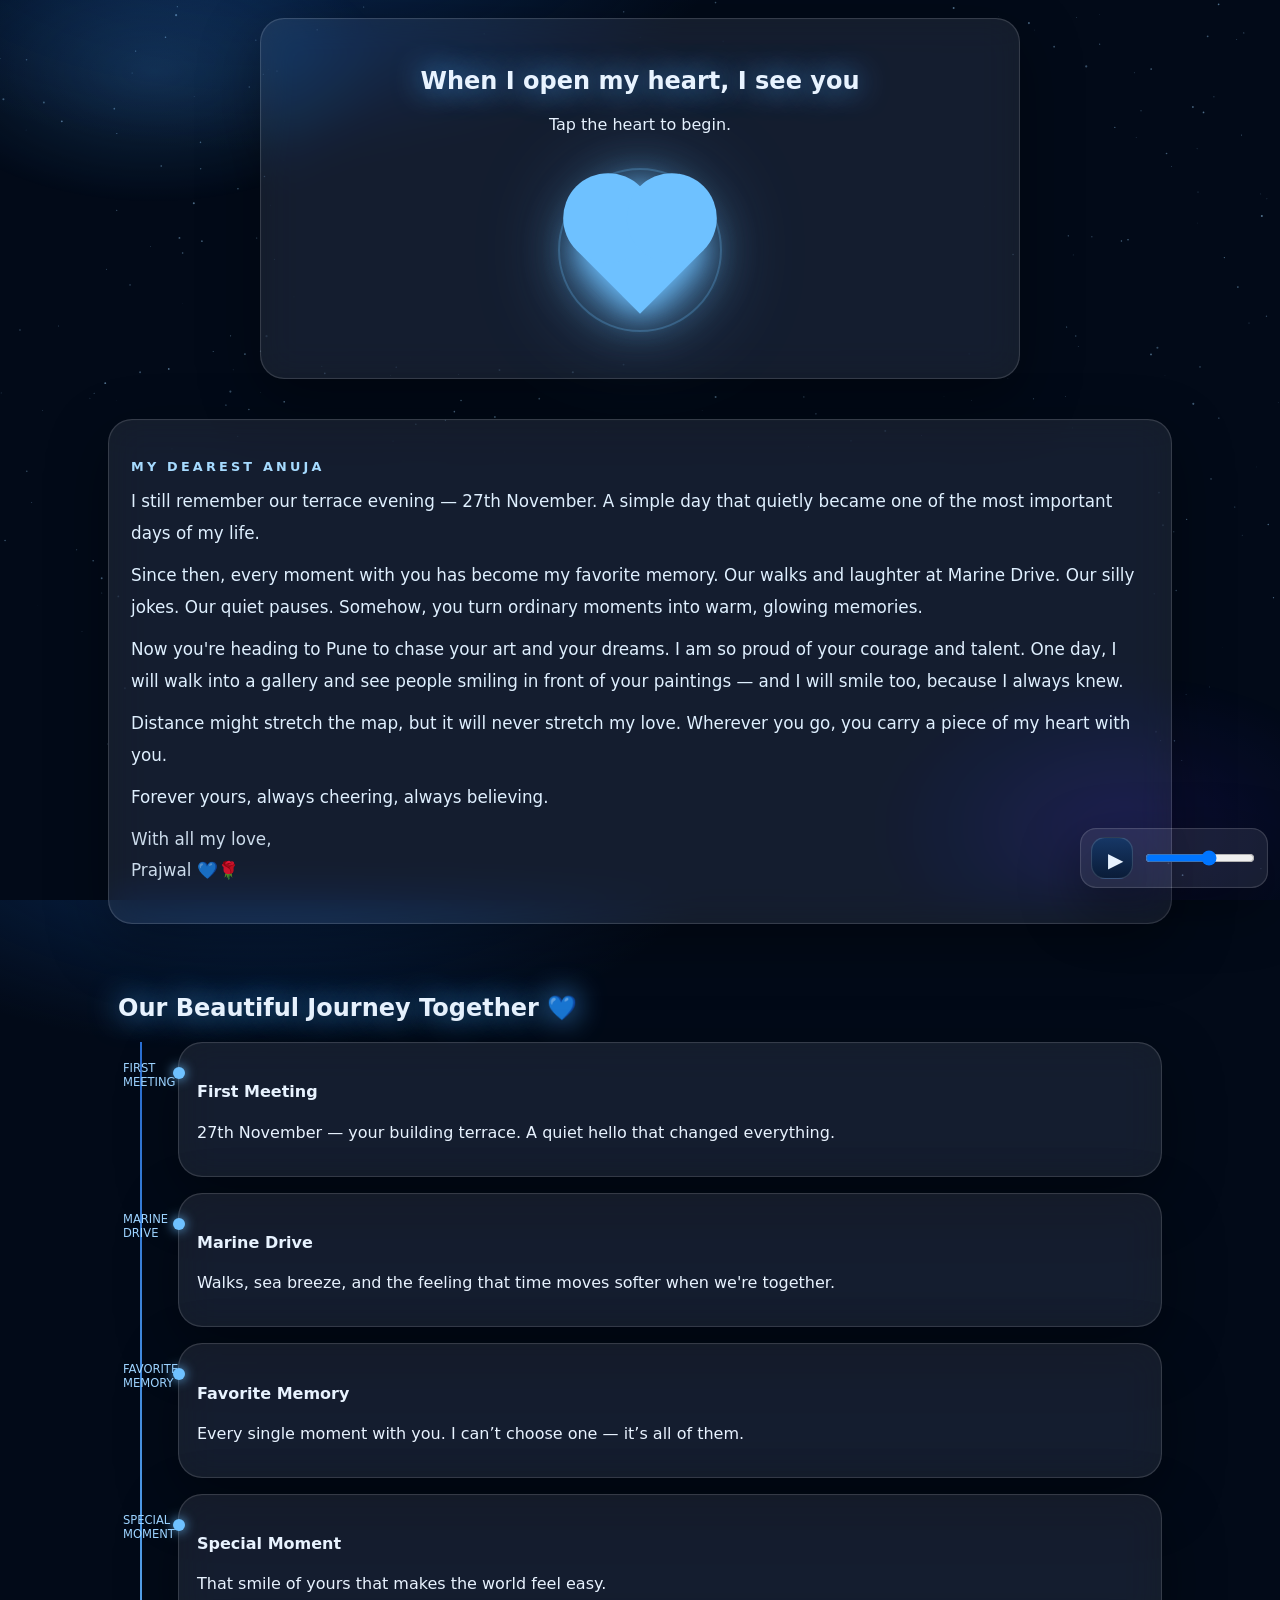
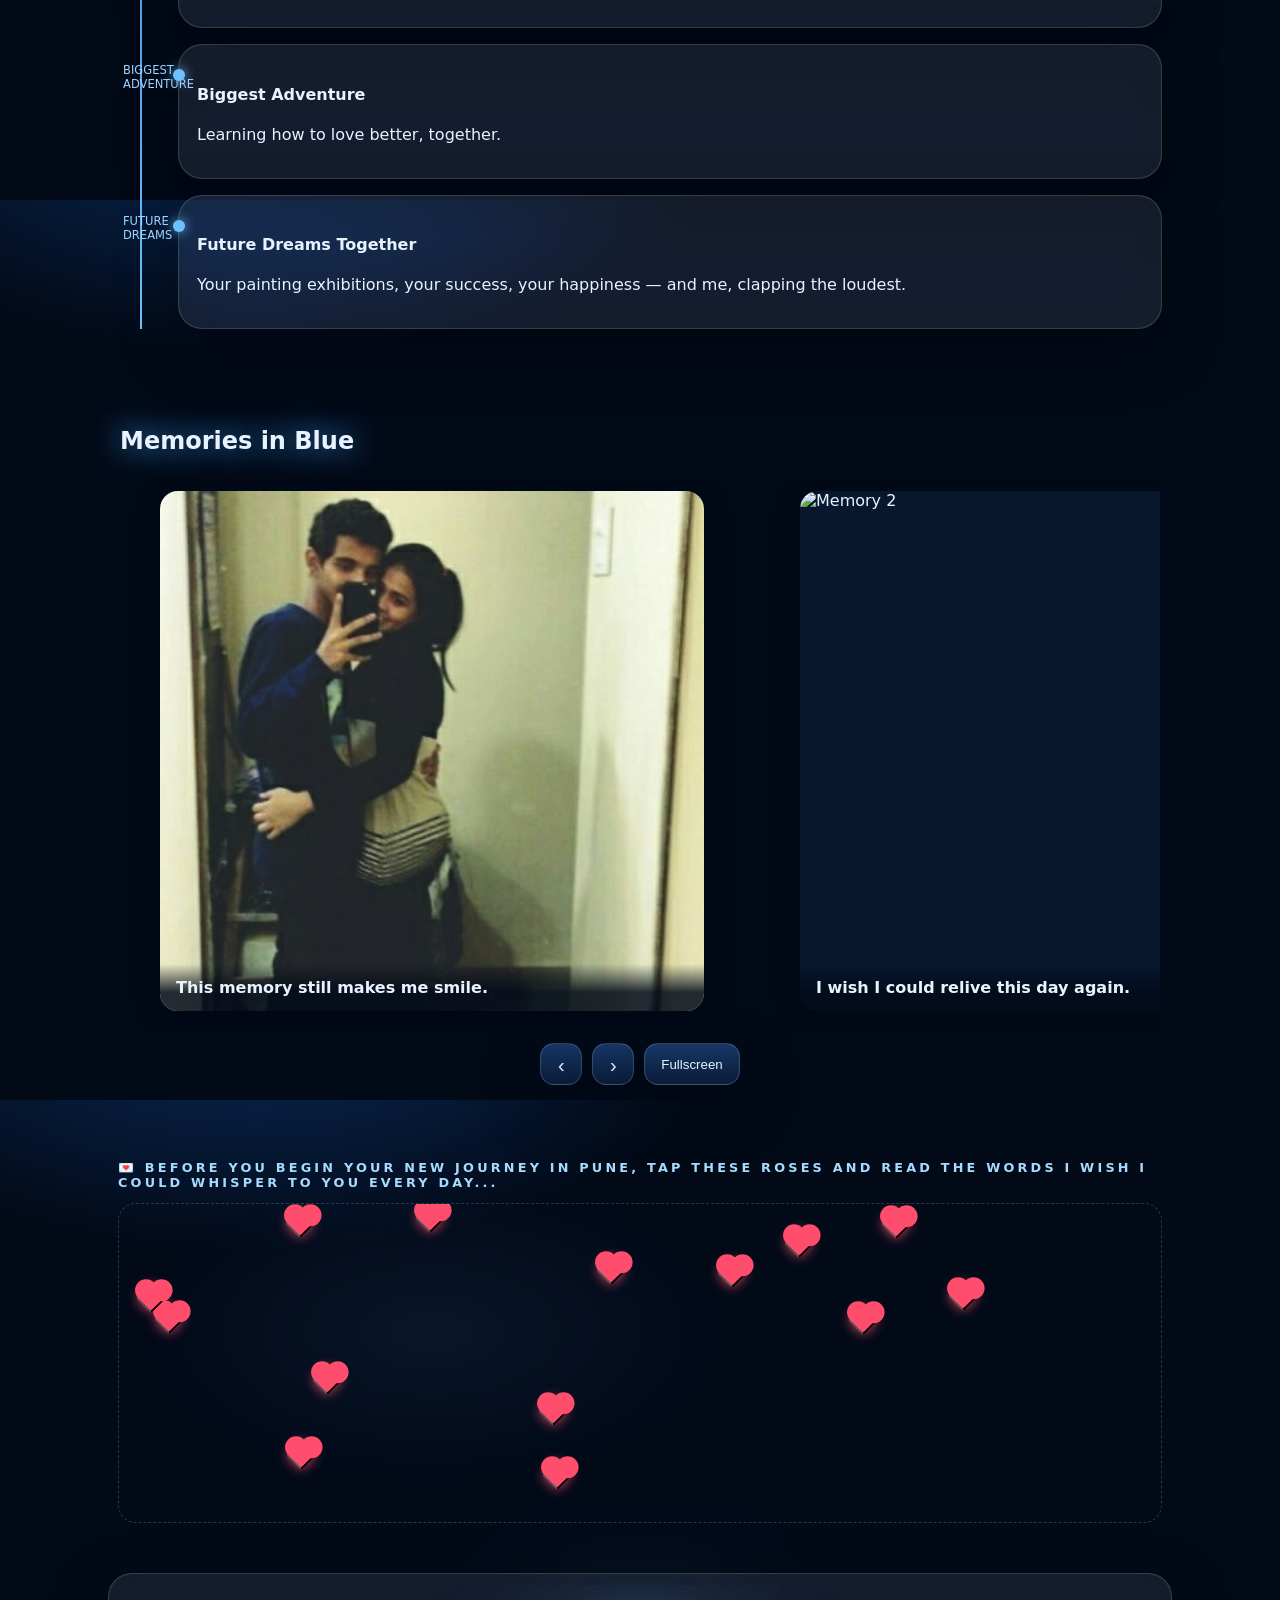
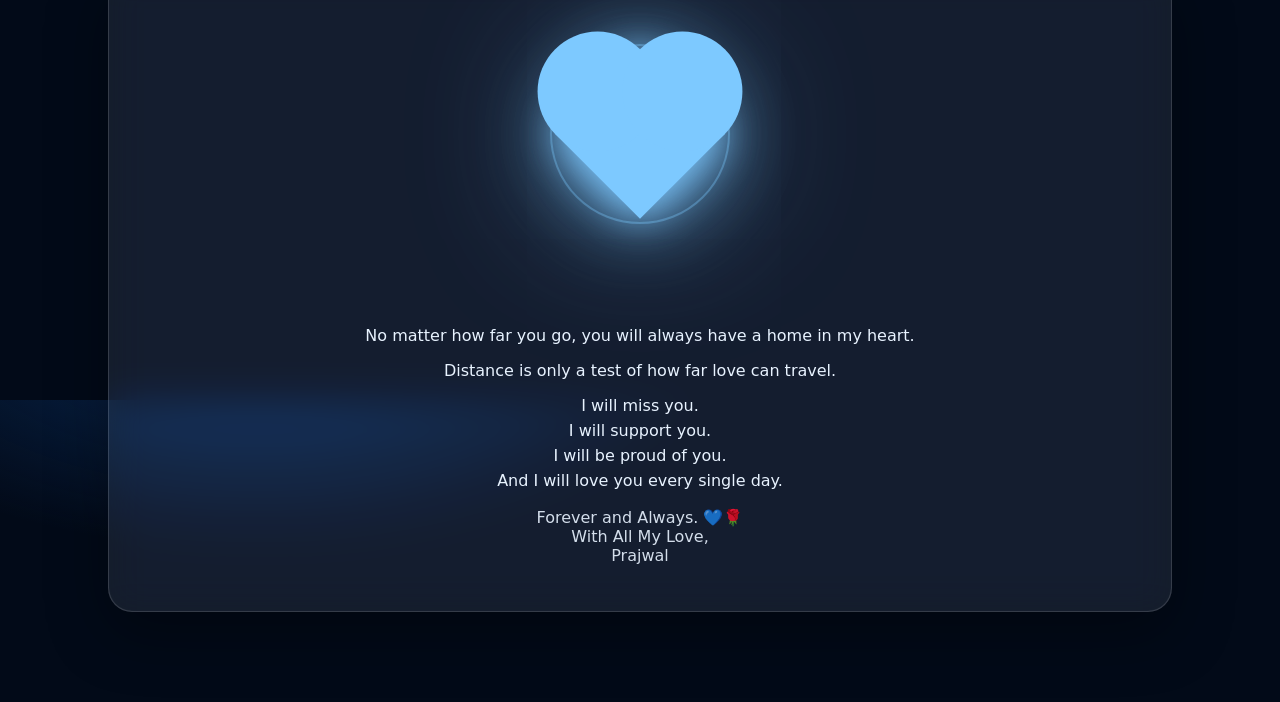
==== commit 22a3f234: "Update heart.html" ====
--- a/heart.html
+++ b/heart.html
@@ -83,7 +83,7 @@
       <div class="carousel" id="carousel">
         <!-- Replace image files in assets/images/; keep data-caption texts or edit -->
         <figure class="slide">
-          <img loading="lazy" src="photo1" alt="Memory 1" />
+          <img loading="lazy" src="photo1.JPG" alt="Memory 1" />
           <figcaption>This memory still makes me smile.</figcaption>
         </figure>
         <figure class="slide">
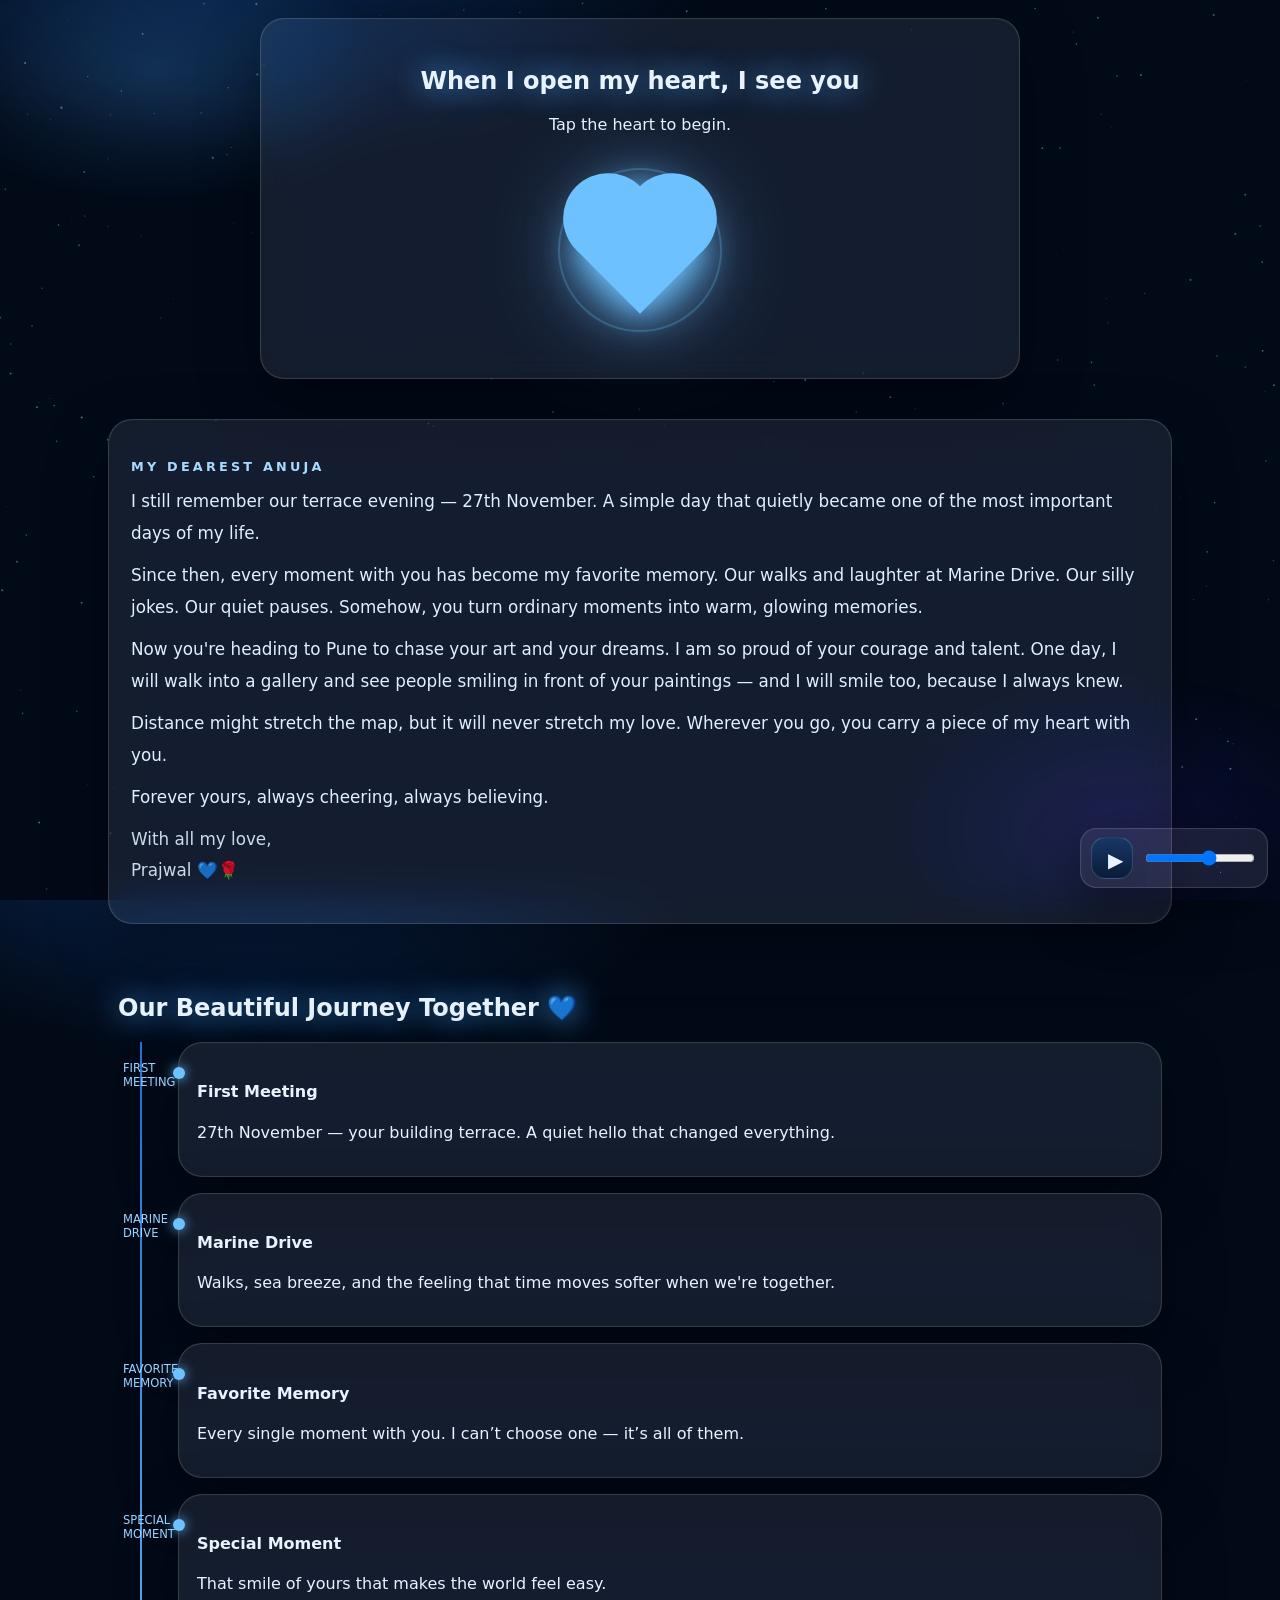
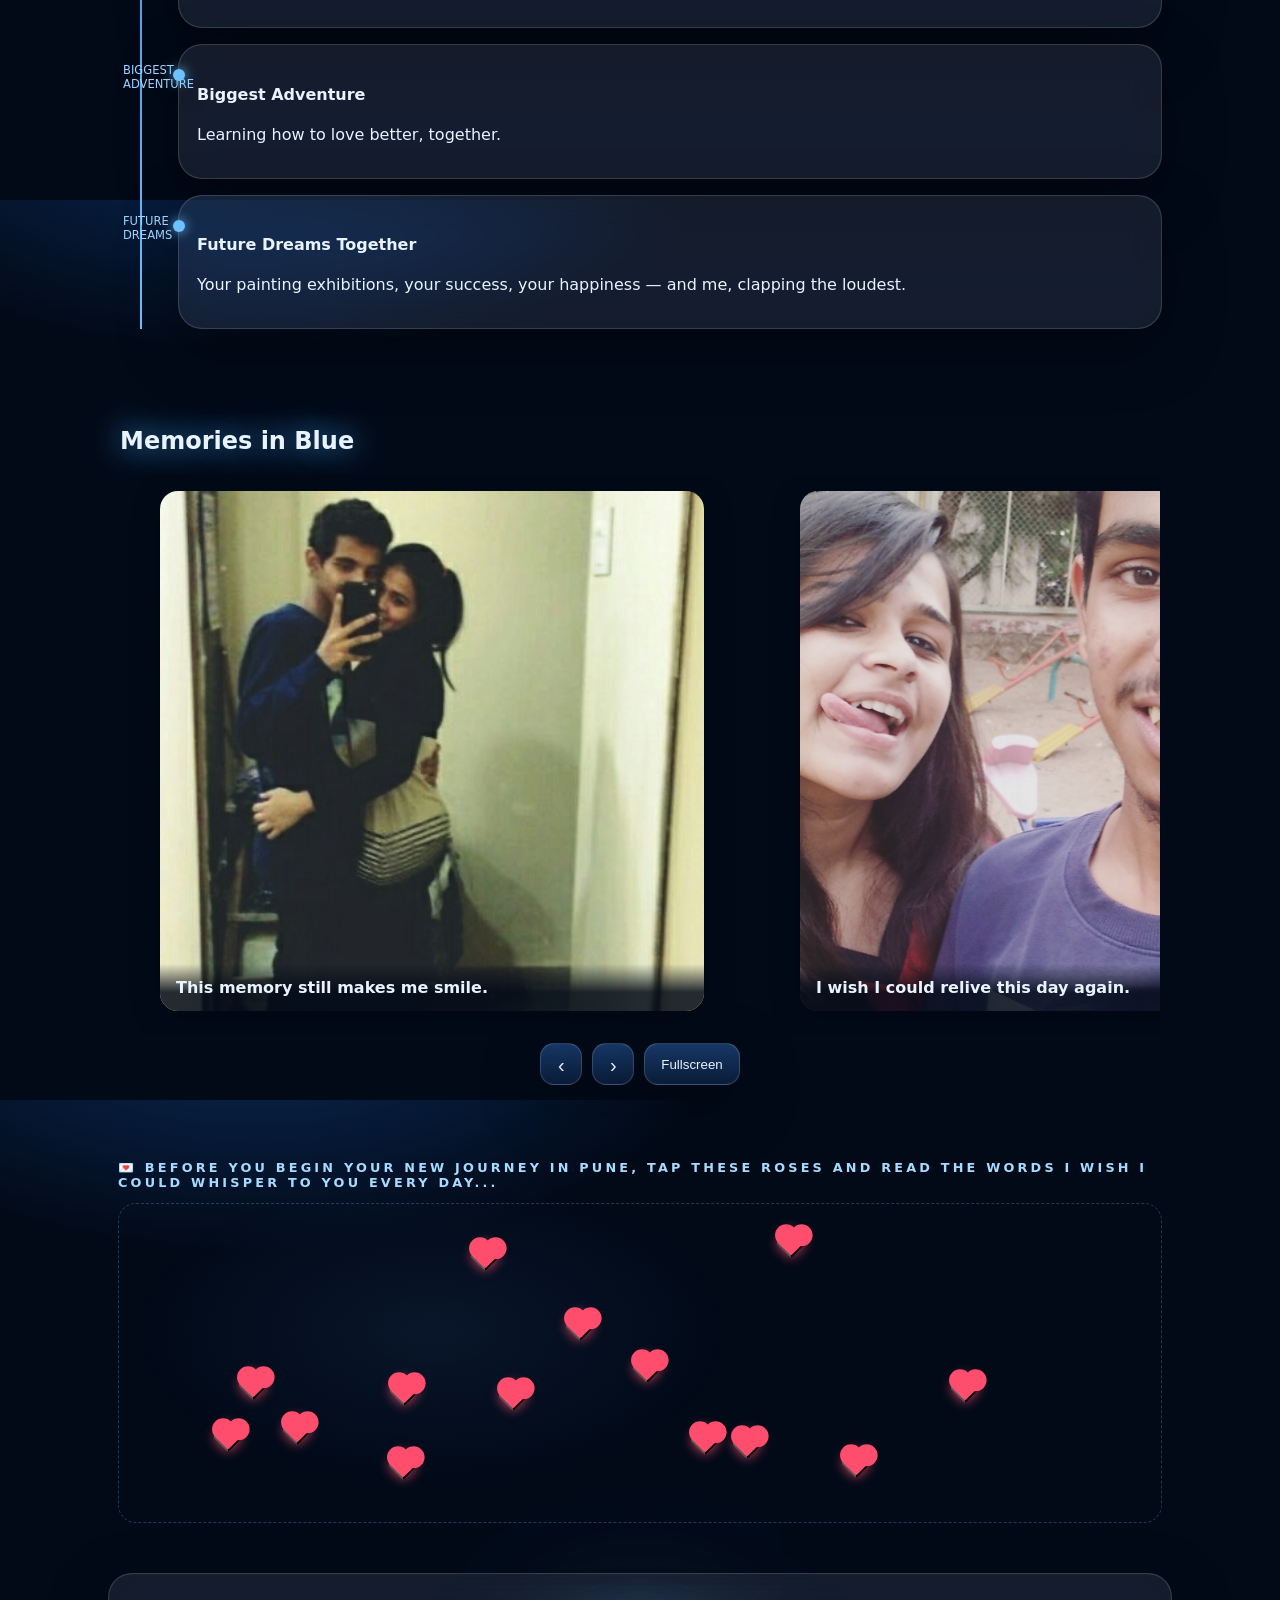
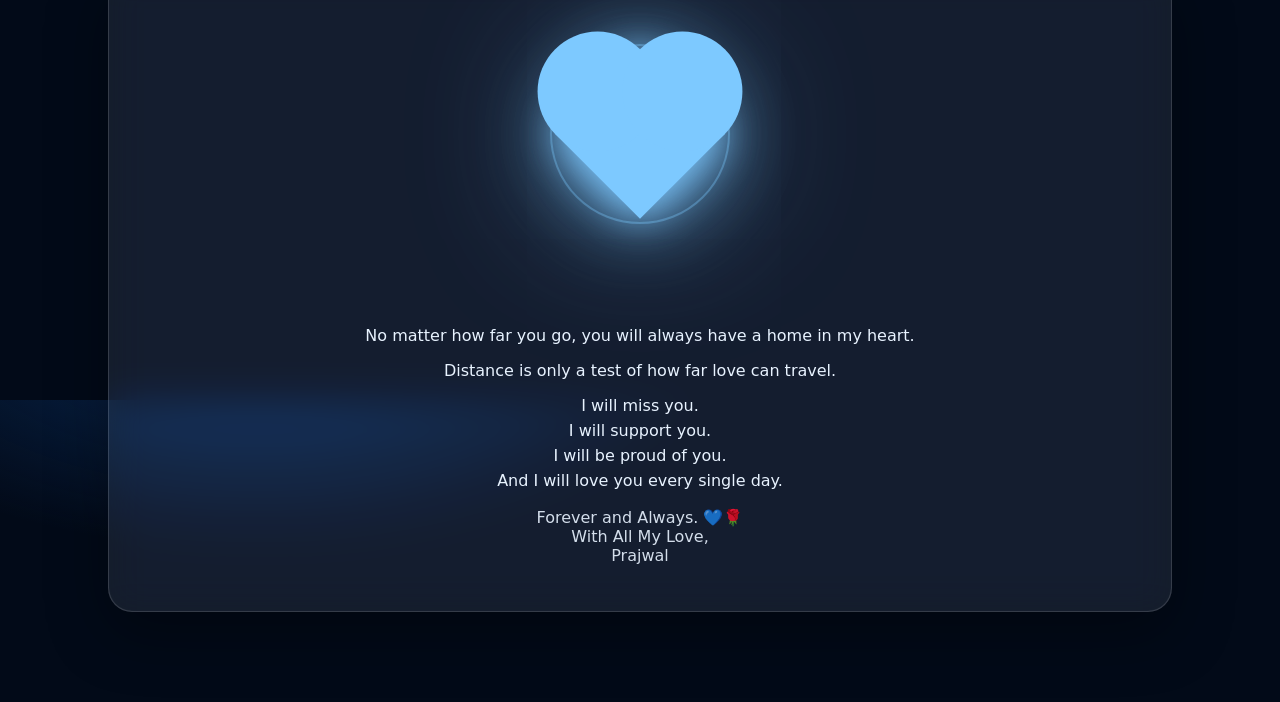
==== commit 0d9cae4f: "Update heart.html" ====
--- a/heart.html
+++ b/heart.html
@@ -87,19 +87,19 @@
           <figcaption>This memory still makes me smile.</figcaption>
         </figure>
         <figure class="slide">
-          <img loading="lazy" src="assets/images/photo2.jpg" alt="Memory 2" />
+          <img loading="lazy" src="photo2.jpg" alt="Memory 2" />
           <figcaption>I wish I could relive this day again.</figcaption>
         </figure>
         <figure class="slide">
-          <img loading="lazy" src="assets/images/photo3.jpg" alt="Memory 3" />
+          <img loading="lazy" src="photo3.jpg" alt="Memory 3" />
           <figcaption>Thank you for filling my life with moments like this.</figcaption>
         </figure>
         <figure class="slide">
-          <img loading="lazy" src="assets/images/photo4.jpg" alt="Memory 4" />
+          <img loading="lazy" src="photo4.jpg" alt="Memory 4" />
           <figcaption>Your laughter is my favorite sound.</figcaption>
         </figure>
         <figure class="slide">
-          <img loading="lazy" src="assets/images/photo5.jpg" alt="Memory 5" />
+          <img loading="lazy" src="photo5.jpg" alt="Memory 5" />
           <figcaption>With you, the world turns gentle.</figcaption>
         </figure>
       </div>
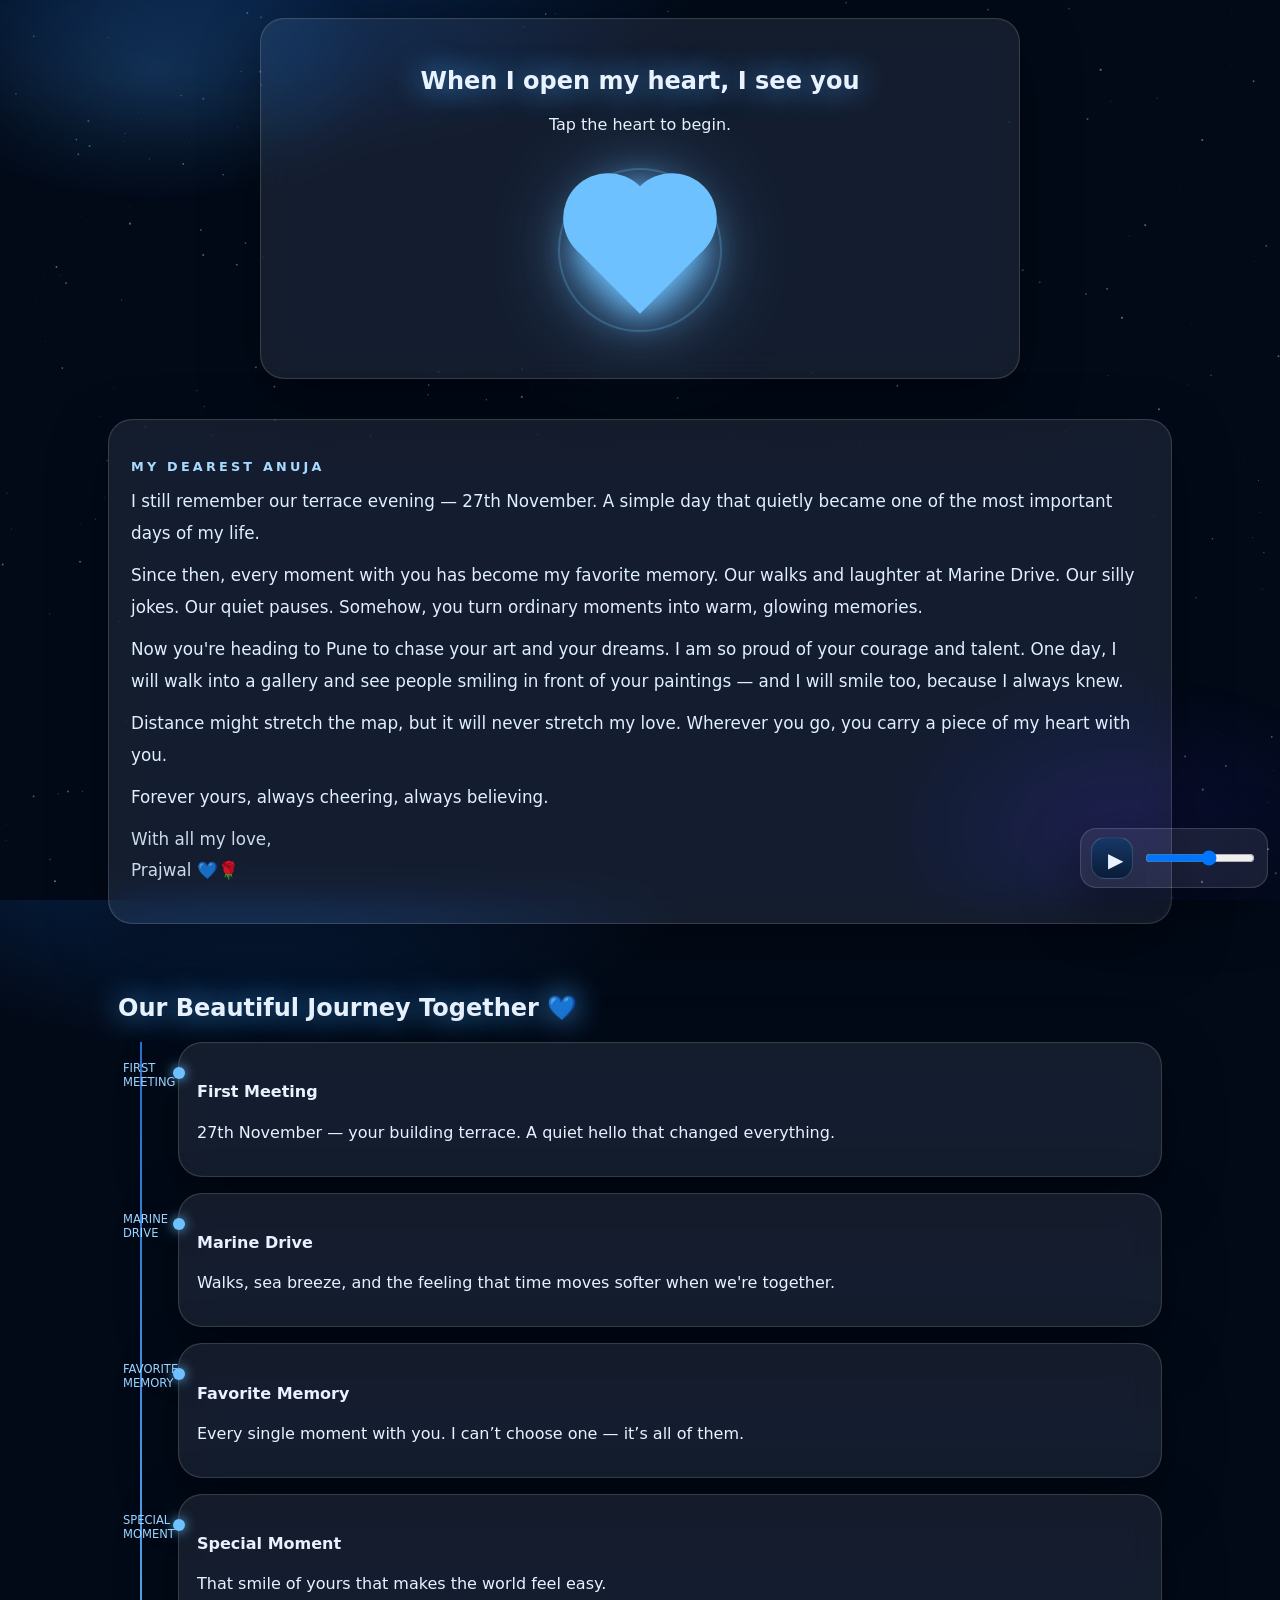
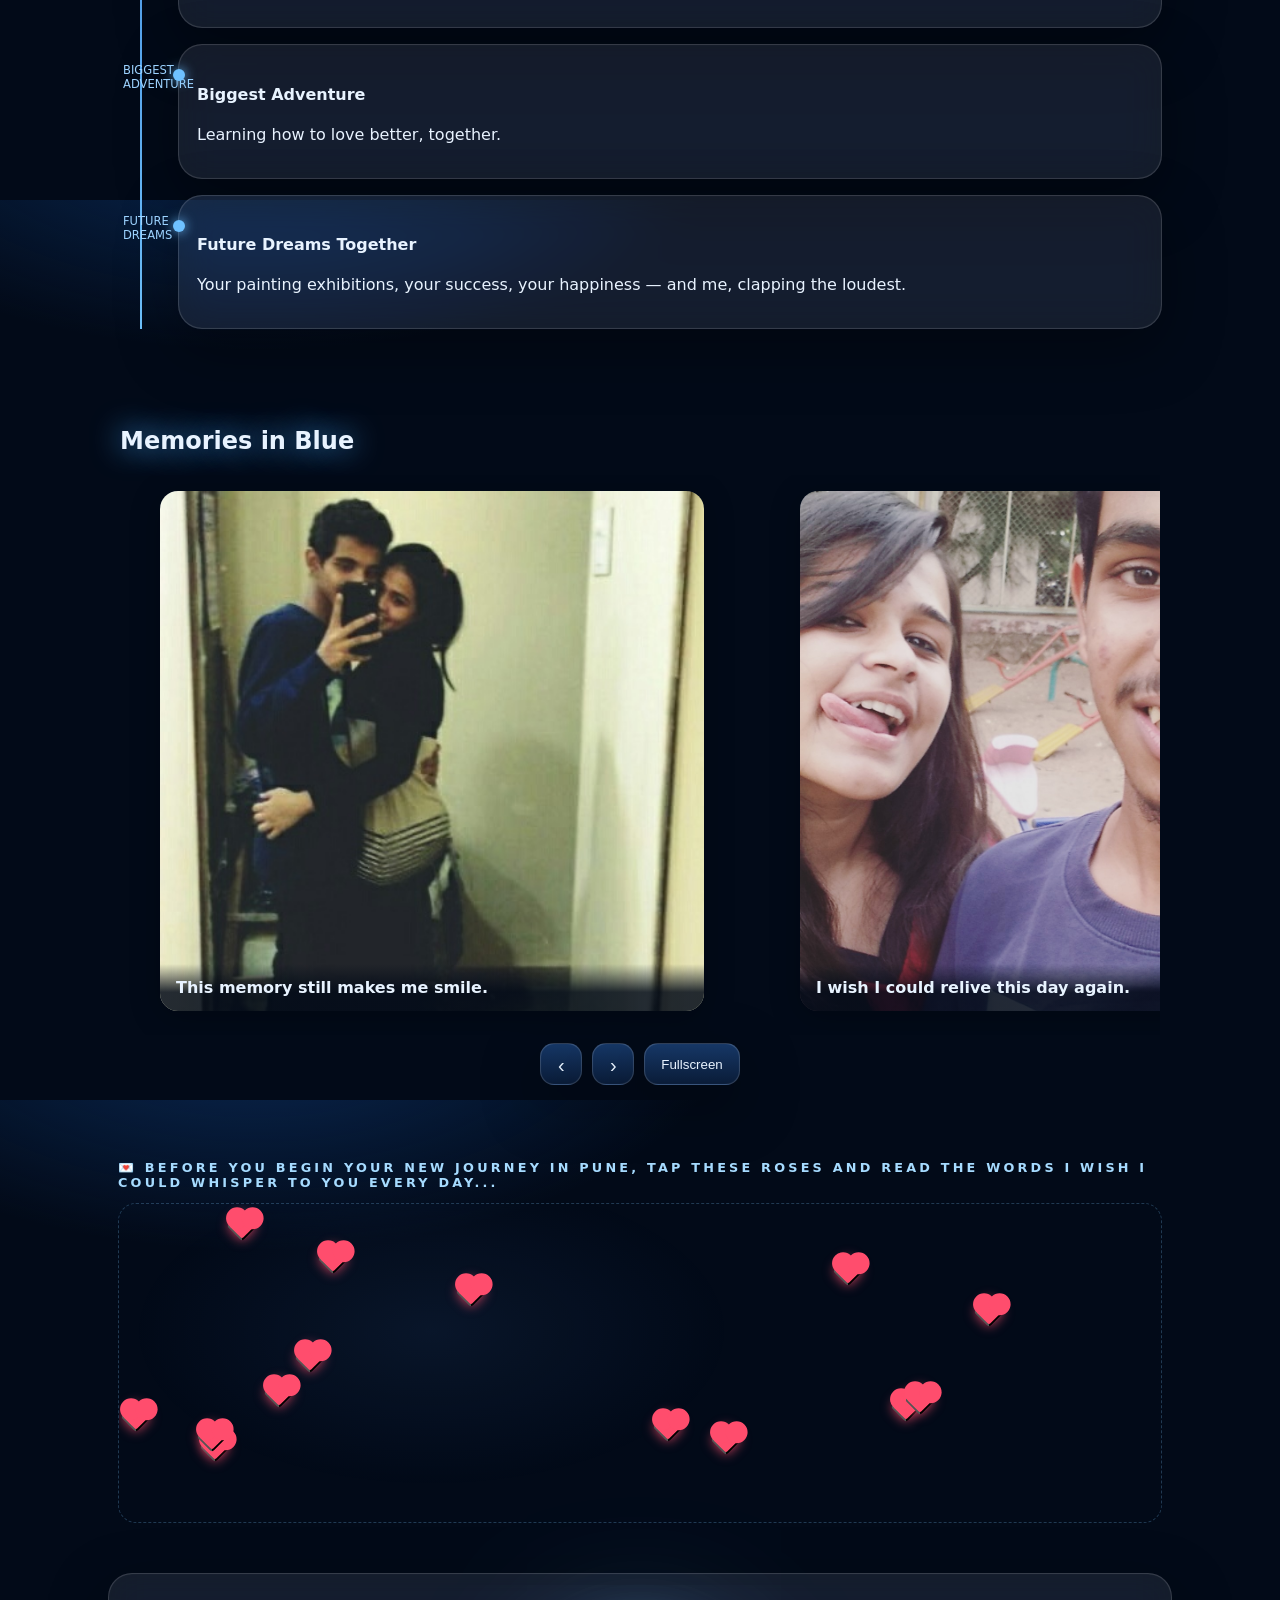
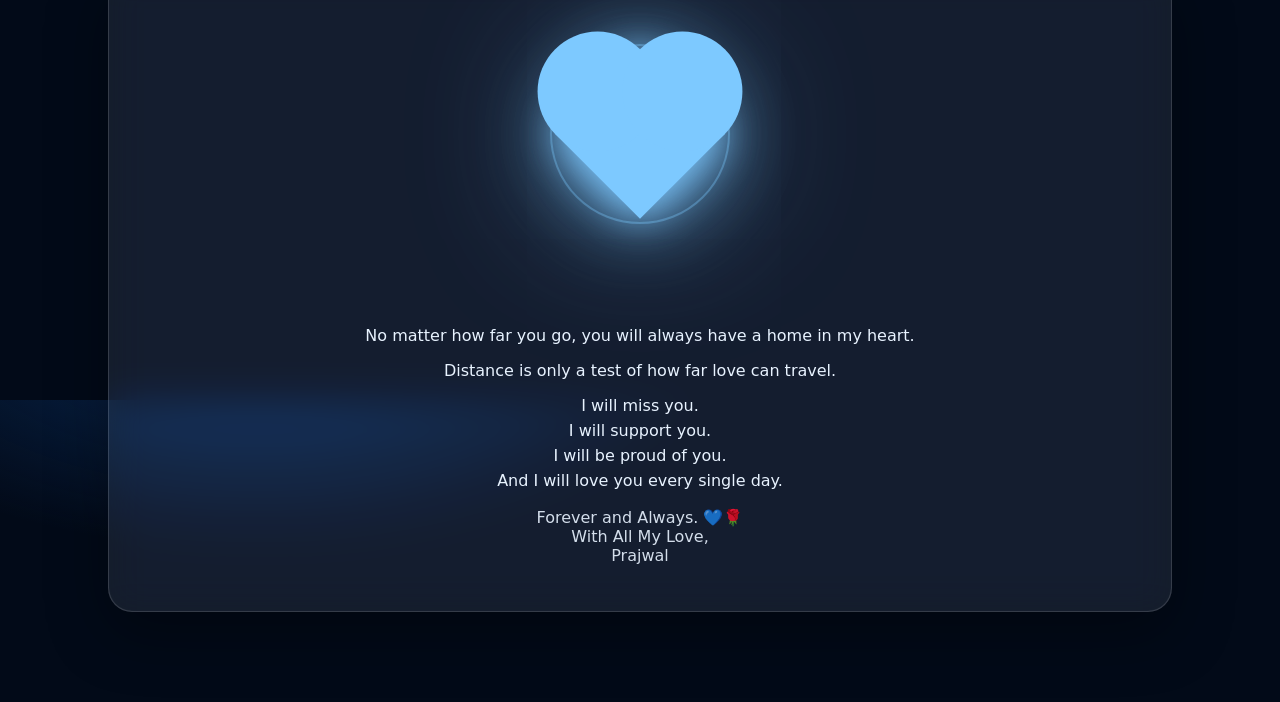
==== commit ad4da96b: "Update heart.html" ====
--- a/heart.html
+++ b/heart.html
@@ -83,7 +83,7 @@
       <div class="carousel" id="carousel">
         <!-- Replace image files in assets/images/; keep data-caption texts or edit -->
         <figure class="slide">
-          <img loading="lazy" src="photo1.JPG" alt="Memory 1" />
+          <img loading="lazy" src="photo1.jpg" alt="Memory 1" />
           <figcaption>This memory still makes me smile.</figcaption>
         </figure>
         <figure class="slide">
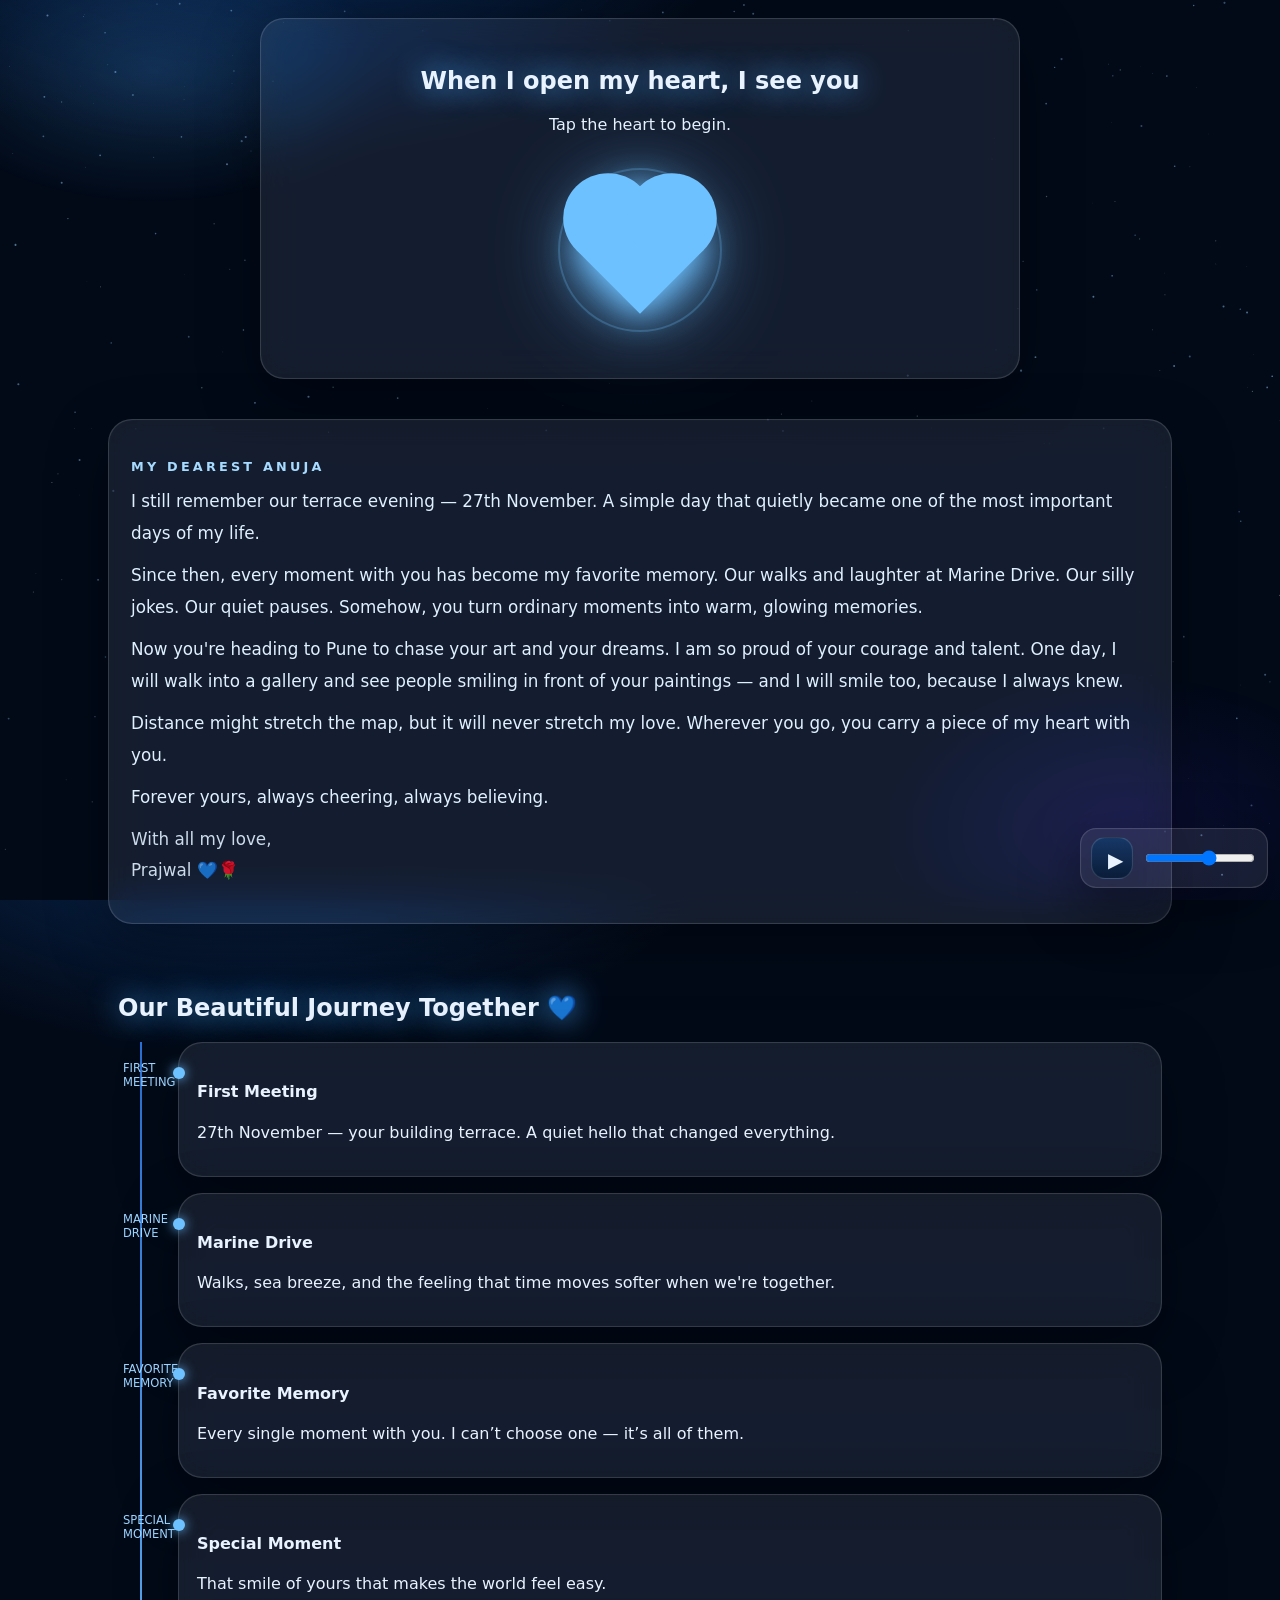
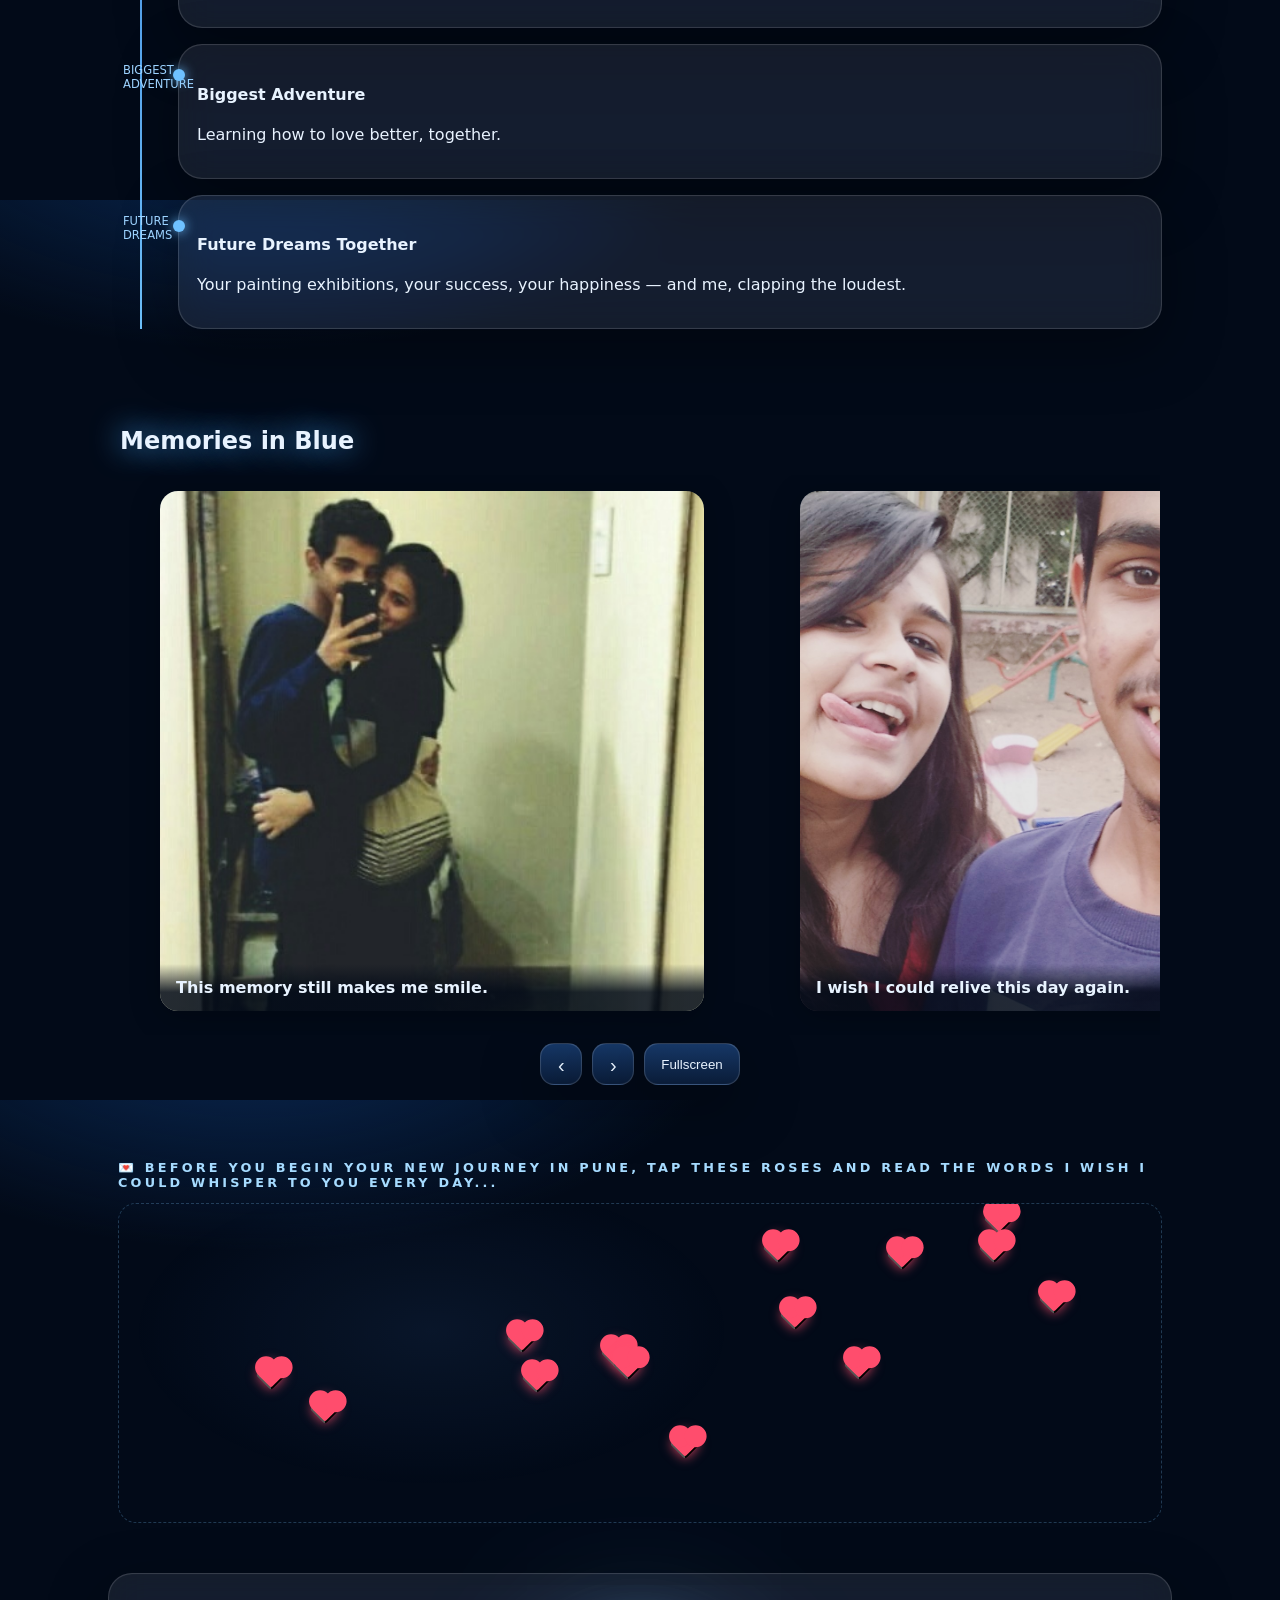
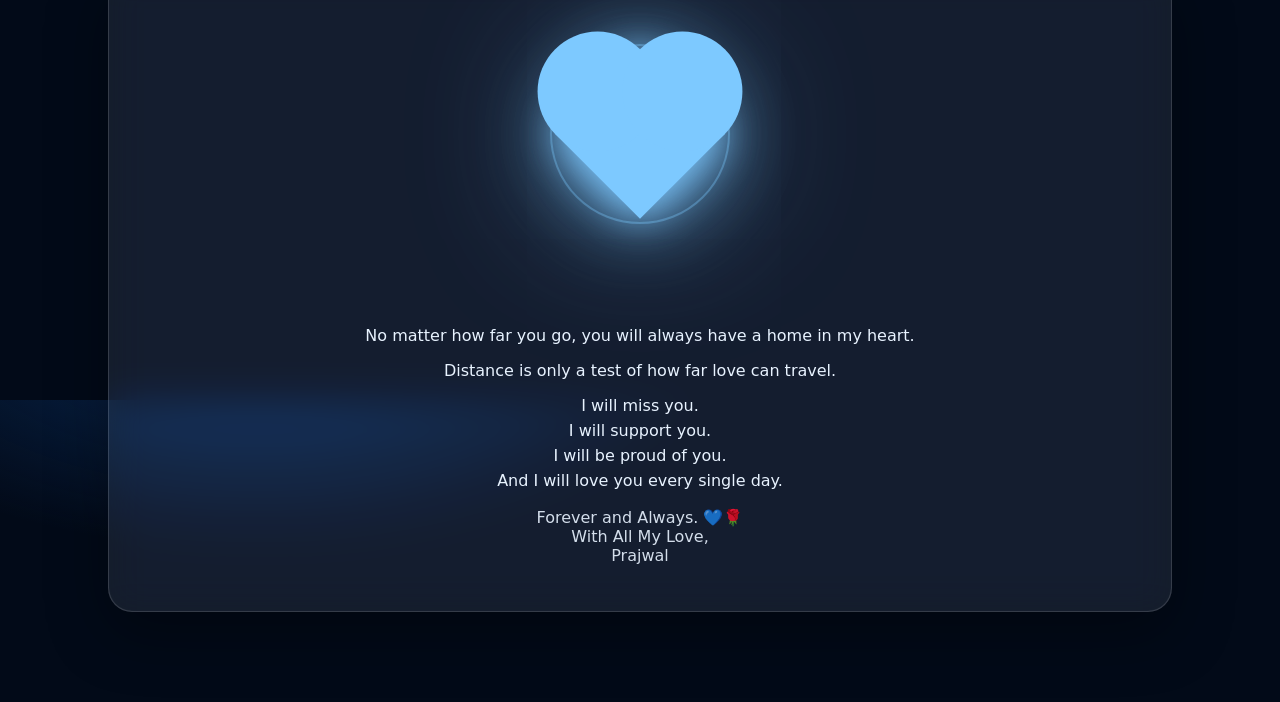
==== commit f62234a6: "Update heart.html" ====
--- a/heart.html
+++ b/heart.html
@@ -18,7 +18,7 @@
   </div>
   <audio id="bgm" preload="auto">
     <!-- Replace with your file: assets/music/romantic-song.mp3 -->
-    <source src="assets/music/romantic-song.mp3" type="audio/mpeg">
+    <source src="romantic-song.mp3" type="audio/mpeg">
   </audio>
 
   <main class="page">
